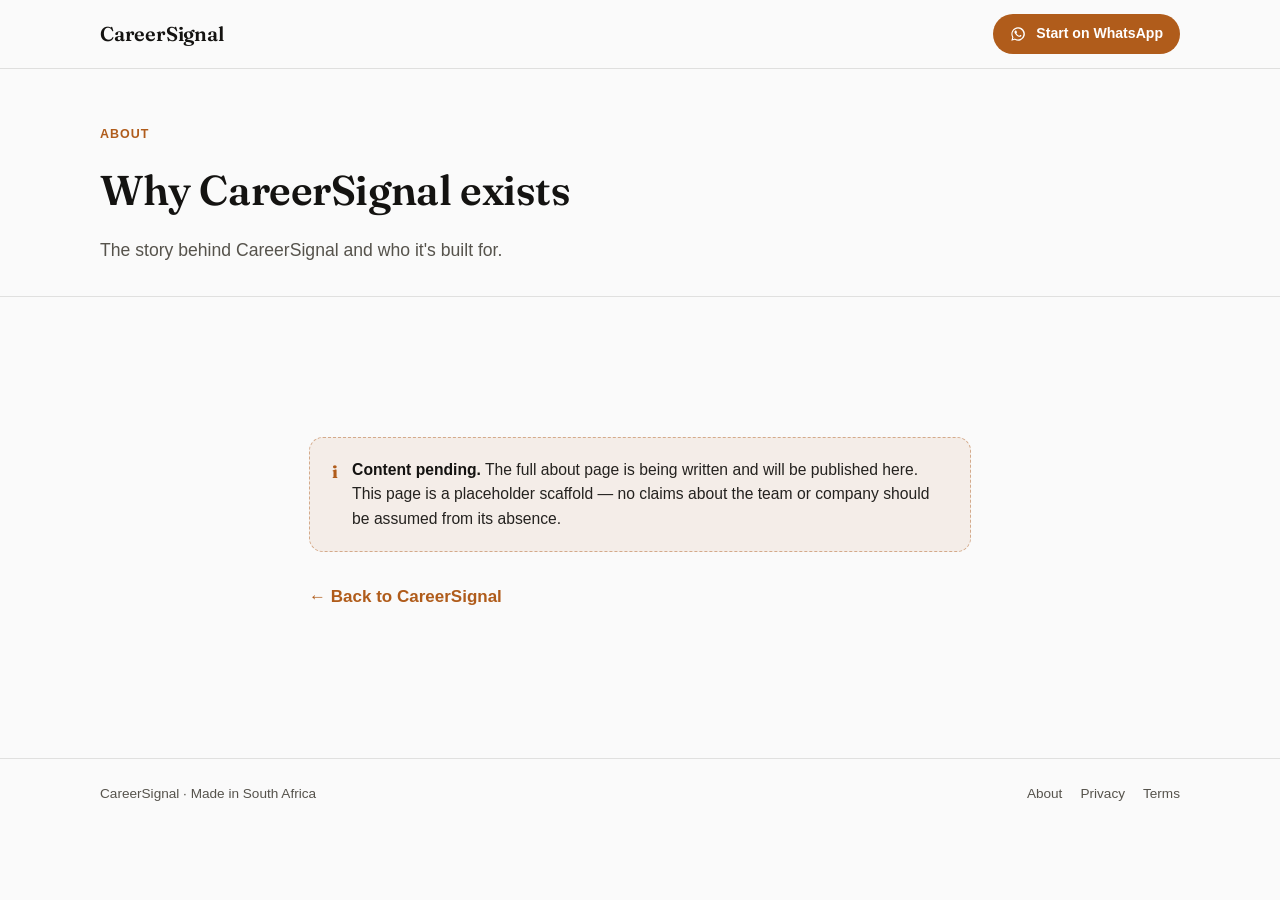
==== about/index.html @ dd1535be "Redesign palette, add legal/about pages, animate chat demo Replace the WhatsApp-green/forest-green p" ====
<!DOCTYPE html>
<html lang="en-ZA">
<head>
<meta charset="UTF-8">
<meta name="viewport" content="width=device-width, initial-scale=1.0">
<title>About — CareerSignal</title>
<meta name="description" content="Who CareerSignal is for and why it exists.">
<meta name="robots" content="noindex">

<link rel="icon" href="/assets/favicon.svg" type="image/svg+xml">

<link rel="preconnect" href="https://fonts.googleapis.com">
<link rel="preconnect" href="https://fonts.gstatic.com" crossorigin>
<link href="https://fonts.googleapis.com/css2?family=Fraunces:opsz,wght@9..144,500;9..144,600;9..144,700&display=swap" rel="stylesheet">

<link rel="stylesheet" href="/styles.css">
</head>
<body>

<a class="skip-link" href="#main">Skip to content</a>

<header class="site-header">
  <div class="wrap header-inner">
    <a href="/" class="logo">CareerSignal</a>
    <!-- WHATSAPP LINK PLACEHOLDER: replace wa.me/PLACEHOLDER with the real WhatsApp number link once registration is complete -->
    <a class="btn btn-whatsapp btn-small" href="https://wa.me/PLACEHOLDER" target="_blank" rel="noopener">
      <span class="wa-icon" aria-hidden="true">
        <svg viewBox="0 0 24 24" width="16" height="16" fill="currentColor"><path d="M17.5 14.4c-.3-.1-1.6-.8-1.9-.9-.3-.1-.4-.1-.6.1-.2.3-.6.9-.8 1-.1.2-.3.2-.6.1-.3-.1-1.2-.4-2.3-1.4-.9-.8-1.4-1.7-1.6-2-.2-.3 0-.5.1-.6.1-.1.3-.3.4-.5.1-.1.2-.3.2-.4.1-.2 0-.3 0-.5s-.6-1.5-.9-2c-.2-.5-.4-.4-.6-.5H8.3c-.2 0-.5.1-.7.3-.2.3-.9.9-.9 2.1 0 1.2.9 2.4 1 2.6.1.2 1.8 2.8 4.4 3.9.6.3 1.1.4 1.5.5.6.2 1.2.2 1.6.1.5-.1 1.6-.6 1.8-1.3.2-.6.2-1.1.2-1.2-.1-.2-.2-.2-.5-.4z"/><path d="M12 2a10 10 0 0 0-8.6 15L2 22l5.2-1.4A10 10 0 1 0 12 2zm0 18.2a8.2 8.2 0 0 1-4.2-1.1l-.3-.2-3.1.8.8-3-.2-.3A8.2 8.2 0 1 1 12 20.2z"/></svg>
      </span>
      Start on WhatsApp
    </a>
  </div>
</header>

<main id="main">
  <section class="page-hero">
    <div class="wrap">
      <p class="eyebrow">About</p>
      <h1>Why CareerSignal exists</h1>
      <p class="hero-sub">The story behind CareerSignal and who it's built for.</p>
    </div>
  </section>

  <section>
    <div class="wrap page-content">
      <div class="pending-notice">
        <span class="pending-icon">i</span>
        <p><strong>Content pending.</strong> The full about page is being written and will be published here. This page is a placeholder scaffold — no claims about the team or company should be assumed from its absence.</p>
      </div>

      <a class="back-home" href="/">&larr; Back to CareerSignal</a>
    </div>
  </section>
</main>

<footer class="site-footer">
  <div class="wrap footer-inner">
    <span>CareerSignal &middot; Made in South Africa</span>
    <nav class="footer-links" aria-label="Legal">
      <a href="/about">About</a>
      <a href="/privacy">Privacy</a>
      <a href="/terms">Terms</a>
    </nav>
  </div>
</footer>

</body>
</html>
---- styles.css ----
/* ---------- Tokens ---------- */
:root {
  --ink: #1a1a1a;
  --ink-soft: #56534c;
  --paper: #fafafa;
  --paper-raised: #ffffff;
  --charcoal: #24221f;
  --charcoal-deep: #141311;
  --rust: #b05c1b;        /* primary brand color — text/buttons on white, ~4.8:1 contrast */
  --rust-deep: #8a4614;   /* hover/active state for rust */
  --rust-light: #d9772e;  /* brighter tint — decorative use only, not for small text */
  --rust-wash: rgba(176, 92, 27, 0.08);
  --line: rgba(36, 34, 31, 0.12);

  --font-display: "Fraunces", Georgia, "Times New Roman", serif;
  --font-body: -apple-system, BlinkMacSystemFont, "Segoe UI", Roboto, "Helvetica Neue", Arial, sans-serif;

  --wrap: 1120px;
  --radius: 14px;
}

/* ---------- Reset ---------- */
*, *::before, *::after { box-sizing: border-box; }
html { -webkit-text-size-adjust: 100%; }
body {
  margin: 0;
  background: var(--paper);
  color: var(--ink);
  font-family: var(--font-body);
  font-size: 17px;
  line-height: 1.55;
  -webkit-font-smoothing: antialiased;
}
img, svg { display: block; max-width: 100%; }
ul { margin: 0; padding: 0; list-style: none; }
h1, h2, h3, p { margin: 0; }
a { color: inherit; }

.wrap {
  max-width: var(--wrap);
  margin: 0 auto;
  padding: 0 20px;
}

/* ---------- Accessibility ---------- */
.skip-link {
  position: absolute;
  left: -9999px;
  top: 0;
  background: var(--charcoal-deep);
  color: var(--paper);
  padding: 12px 18px;
  border-radius: 0 0 8px 0;
  z-index: 100;
  font-weight: 600;
}
.skip-link:focus {
  left: 0;
}
:focus-visible {
  outline: 3px solid var(--rust-light);
  outline-offset: 2px;
}

@media (prefers-reduced-motion: reduce) {
  *, *::before, *::after {
    animation-duration: 0.001ms !important;
    animation-iteration-count: 1 !important;
    transition-duration: 0.001ms !important;
    scroll-behavior: auto !important;
  }
}

/* ---------- Header ---------- */
.site-header {
  position: sticky;
  top: 0;
  z-index: 20;
  background: rgba(250, 250, 250, 0.92);
  backdrop-filter: saturate(140%) blur(6px);
  border-bottom: 1px solid var(--line);
}
.header-inner {
  display: flex;
  align-items: center;
  justify-content: space-between;
  padding-top: 14px;
  padding-bottom: 14px;
}
.logo {
  font-family: var(--font-display);
  font-weight: 600;
  font-size: 1.25rem;
  color: var(--charcoal-deep);
  text-decoration: none;
  letter-spacing: -0.01em;
}

/* ---------- Buttons ---------- */
.btn {
  display: inline-flex;
  align-items: center;
  gap: 10px;
  border-radius: 999px;
  font-weight: 600;
  text-decoration: none;
  border: 1px solid transparent;
  transition: transform 0.12s ease, box-shadow 0.12s ease, background 0.12s ease;
  white-space: nowrap;
}
.btn-whatsapp {
  background: var(--rust);
  color: #ffffff;
}
.btn-whatsapp:hover { background: var(--rust-deep); }
.btn-whatsapp:active { transform: translateY(1px); }
.btn-small {
  padding: 8px 16px;
  font-size: 0.88rem;
}
.btn-large {
  padding: 15px 26px;
  font-size: 1.05rem;
  box-shadow: 0 10px 24px -10px rgba(176, 92, 27, 0.5);
}
.wa-icon { display: inline-flex; }

/* ---------- Hero ---------- */
.hero {
  padding: 64px 0 56px;
  background:
    radial-gradient(700px 380px at 85% -10%, var(--rust-wash), transparent 60%),
    var(--paper);
  border-bottom: 1px solid var(--line);
}
.eyebrow {
  font-weight: 700;
  letter-spacing: 0.08em;
  text-transform: uppercase;
  font-size: 0.78rem;
  color: var(--rust);
  margin-bottom: 14px;
}
.hero h1 {
  font-family: var(--font-display);
  font-weight: 600;
  font-size: clamp(2rem, 6.5vw, 3.1rem);
  line-height: 1.12;
  color: var(--charcoal-deep);
  letter-spacing: -0.01em;
  max-width: 15ch;
}
.hero-sub {
  margin-top: 20px;
  font-size: 1.1rem;
  color: var(--ink-soft);
  max-width: 46ch;
}
.hero-actions {
  margin-top: 32px;
}
.hero-note {
  margin-top: 12px;
  font-size: 0.92rem;
  color: var(--ink-soft);
}
.hero-inner {
  display: flex;
  align-items: center;
  gap: 40px;
}
.hero-copy { flex: 1; min-width: 0; }
.hero-glyph { display: none; flex-shrink: 0; }

@media (min-width: 980px) {
  .hero-glyph { display: block; }
}

/* ---------- Section basics ---------- */
section { padding: 68px 0; }
section h2 {
  font-family: var(--font-display);
  font-weight: 600;
  font-size: clamp(1.6rem, 4vw, 2.1rem);
  color: var(--charcoal-deep);
  letter-spacing: -0.01em;
}
.section-lead {
  margin-top: 10px;
  color: var(--ink-soft);
  font-size: 1.05rem;
  max-width: 50ch;
}

/* ---------- How it works: chat transcript ---------- */
.how { background: var(--paper); }
.chat-transcript {
  margin-top: 36px;
  display: flex;
  justify-content: center;
}
.chat-window {
  width: 100%;
  max-width: 460px;
  background: var(--paper-raised);
  border-radius: 20px;
  overflow: hidden;
  box-shadow: 0 20px 50px -24px rgba(20, 19, 17, 0.28);
  border: 1px solid var(--line);
}
.chat-bar {
  display: flex;
  align-items: center;
  gap: 10px;
  background: var(--charcoal);
  color: var(--paper);
  padding: 12px 16px;
}
.chat-bar-avatar {
  width: 30px;
  height: 30px;
  border-radius: 50%;
  background: var(--rust);
  color: #fff;
  display: flex;
  align-items: center;
  justify-content: center;
  font-size: 0.72rem;
  font-weight: 700;
  flex-shrink: 0;
}
.chat-bar-name { font-weight: 600; font-size: 0.95rem; }

.chat-body {
  padding: 18px 14px 22px;
  background:
    repeating-linear-gradient(135deg, rgba(36,34,31,0.03) 0 2px, transparent 2px 26px),
    #f3f1ee;
  display: flex;
  flex-direction: column;
  gap: 8px;
  max-height: 540px;
  overflow-y: auto;
  scroll-behavior: smooth;
}

.bubble {
  max-width: 82%;
  padding: 9px 12px 18px;
  border-radius: 10px;
  font-size: 0.92rem;
  position: relative;
  box-shadow: 0 1px 1px rgba(0,0,0,0.06);
  transition: opacity 0.3s ease, transform 0.3s ease;
}
.bubble[hidden] { display: none; }
/* Until JS confirms it can drive the animation, every bubble is shown as a
   static transcript — see script.js for the .js class swap. */
.js .bubble {
  opacity: 0;
  transform: translateY(8px);
}
.js .bubble.msg-visible {
  opacity: 1;
  transform: translateY(0);
}
.bubble p { line-height: 1.4; }
.bubble-time {
  position: absolute;
  right: 10px;
  bottom: 6px;
  font-size: 0.66rem;
  color: rgba(0,0,0,0.4);
}
.ticks { color: #4fa8e0; }

.bubble-in {
  align-self: flex-start;
  background: var(--paper-raised);
  border-top-left-radius: 2px;
}
.bubble-out {
  align-self: flex-end;
  background: #f6e7da;
  border-top-right-radius: 2px;
}

.bubble-voice {
  display: flex;
  align-items: center;
  gap: 8px;
  padding: 12px 14px 18px;
  min-width: 170px;
}
.voice-icon { font-size: 1rem; }
.voice-wave {
  flex: 1;
  height: 18px;
  background: repeating-linear-gradient(
    90deg,
    var(--rust),
    var(--rust) 2px,
    transparent 2px 5px
  );
  opacity: 0.8;
  clip-path: polygon(0 40%, 4% 10%, 8% 60%, 12% 20%, 16% 80%, 20% 30%, 24% 70%, 28% 15%, 32% 55%, 36% 25%, 40% 65%, 44% 10%, 48% 75%, 52% 30%, 56% 60%, 60% 20%, 64% 80%, 68% 35%, 72% 55%, 76% 15%, 80% 70%, 84% 25%, 88% 60%, 92% 20%, 96% 45%, 100% 30%, 100% 100%, 0 100%);
}
.voice-time { font-size: 0.75rem; color: var(--ink-soft); }

.bubble-doc {
  display: flex;
  align-items: center;
  gap: 10px;
  padding: 10px 14px 18px;
}
.doc-icon { font-size: 1.4rem; }
.doc-name { font-size: 0.86rem; font-weight: 600; color: var(--ink); }

/* Typing indicator */
.bubble-typing {
  display: flex;
  align-items: center;
  gap: 4px;
  padding: 14px 16px;
}
.typing-dot {
  width: 7px;
  height: 7px;
  border-radius: 50%;
  background: var(--ink-soft);
  opacity: 0.5;
  animation: typing-bounce 1.1s ease-in-out infinite;
}
.typing-dot:nth-child(2) { animation-delay: 0.15s; }
.typing-dot:nth-child(3) { animation-delay: 0.3s; }
@keyframes typing-bounce {
  0%, 60%, 100% { transform: translateY(0); opacity: 0.5; }
  30% { transform: translateY(-4px); opacity: 1; }
}

.step-label {
  align-self: center;
  margin: 6px 0 10px;
  font-size: 0.72rem;
  font-weight: 700;
  letter-spacing: 0.04em;
  text-transform: uppercase;
  color: var(--charcoal);
  background: rgba(36, 34, 31, 0.08);
  padding: 5px 12px;
  border-radius: 999px;
  display: flex;
  align-items: center;
  gap: 6px;
  transition: opacity 0.3s ease;
}
.step-label[hidden] { display: none; }
.js .step-label { opacity: 0; }
.js .step-label.msg-visible { opacity: 1; }
.step-label span {
  background: var(--charcoal);
  color: var(--paper);
  width: 16px;
  height: 16px;
  border-radius: 50%;
  display: inline-flex;
  align-items: center;
  justify-content: center;
  font-size: 0.62rem;
}

/* ---------- Why different ---------- */
.why { background: var(--charcoal); color: var(--paper); }
.why h2 { color: var(--paper); }
.why .section-lead { color: rgba(250, 250, 250, 0.72); }

.fact-sheet {
  margin-top: 36px;
  display: grid;
  grid-template-columns: repeat(2, 1fr);
  gap: 1px;
  background: rgba(250, 250, 250, 0.16);
  border: 1px solid rgba(250, 250, 250, 0.16);
  border-radius: var(--radius);
  overflow: hidden;
}
.fact {
  background: var(--charcoal);
  padding: 26px 24px;
}
.fact h3 {
  font-family: var(--font-display);
  font-weight: 600;
  font-size: 1.15rem;
  color: var(--rust-light);
  margin-bottom: 8px;
}
.fact p {
  color: rgba(250, 250, 250, 0.84);
  font-size: 0.98rem;
}

/* ---------- Pricing ---------- */
.pricing { background: var(--paper); }
.price-list {
  margin-top: 32px;
  border-top: 1px solid var(--line);
}
.price-row {
  display: flex;
  align-items: baseline;
  justify-content: space-between;
  gap: 20px;
  padding: 22px 0;
  border-bottom: 1px solid var(--line);
}
.price-name { display: flex; flex-direction: column; gap: 4px; }
.price-tier {
  font-family: var(--font-display);
  font-weight: 600;
  font-size: 1.2rem;
  color: var(--charcoal-deep);
}
.price-desc {
  color: var(--ink-soft);
  font-size: 0.95rem;
  max-width: 46ch;
}
.price-amount {
  font-family: var(--font-display);
  font-weight: 700;
  font-size: 1.5rem;
  color: var(--rust);
  flex-shrink: 0;
}
.price-note {
  margin-top: 20px;
  color: var(--ink-soft);
  font-size: 0.95rem;
}

/* ---------- Closing CTA ---------- */
.closing {
  background:
    radial-gradient(600px 320px at 15% 110%, var(--rust-wash), transparent 60%),
    var(--paper);
  text-align: center;
  border-top: 1px solid var(--line);
}
.closing-inner {
  display: flex;
  flex-direction: column;
  align-items: center;
  gap: 14px;
  max-width: 46ch;
}
.closing h2 { color: var(--charcoal-deep); }
.closing p { color: var(--ink-soft); font-size: 1.05rem; }
.closing .btn { margin-top: 10px; }

/* ---------- Footer ---------- */
.site-footer {
  border-top: 1px solid var(--line);
  padding: 24px 0 40px;
}
.footer-inner {
  display: flex;
  flex-wrap: wrap;
  align-items: center;
  justify-content: space-between;
  gap: 12px;
  color: var(--ink-soft);
  font-size: 0.85rem;
}
.footer-links {
  display: flex;
  gap: 18px;
  flex-wrap: wrap;
}
.footer-links a {
  color: var(--ink-soft);
  text-decoration: none;
}
.footer-links a:hover {
  color: var(--rust);
  text-decoration: underline;
}

/* ---------- Simple content pages (privacy / terms / about) ---------- */
.page-hero {
  padding: 56px 0 32px;
  border-bottom: 1px solid var(--line);
}
.page-hero .eyebrow { color: var(--rust); }
.page-hero h1 {
  font-family: var(--font-display);
  font-weight: 600;
  font-size: clamp(1.9rem, 5vw, 2.6rem);
  color: var(--charcoal-deep);
  letter-spacing: -0.01em;
  max-width: 20ch;
}
.page-hero .hero-sub { margin-top: 14px; }

.page-content {
  padding: 48px 0 80px;
  max-width: 70ch;
}
.page-content p + p { margin-top: 16px; }
.page-content p {
  color: var(--ink-soft);
  font-size: 1.02rem;
}

.pending-notice {
  margin-top: 24px;
  border: 1px dashed rgba(176, 92, 27, 0.45);
  background: var(--rust-wash);
  border-radius: var(--radius);
  padding: 20px 22px;
  display: flex;
  gap: 14px;
  align-items: flex-start;
}
.pending-notice .pending-icon {
  font-family: var(--font-display);
  font-weight: 700;
  font-size: 1.1rem;
  color: var(--rust);
  flex-shrink: 0;
}
.pending-notice p {
  color: var(--charcoal);
  font-size: 0.98rem;
  margin: 0;
}
.pending-notice strong { color: var(--charcoal-deep); }

.back-home {
  display: inline-block;
  margin-top: 32px;
  font-weight: 600;
  color: var(--rust);
  text-decoration: none;
}
.back-home:hover { text-decoration: underline; }

/* ---------- Responsive ---------- */
@media (max-width: 640px) {
  .fact-sheet { grid-template-columns: 1fr; }
  .price-row { flex-direction: column; align-items: flex-start; gap: 6px; }
  .chat-window { max-width: 100%; }
  .chat-body { max-height: 60vh; }
}

@media (max-width: 380px) {
  .btn-small { padding: 8px 12px; font-size: 0.8rem; }
  .logo { font-size: 1.1rem; }
}
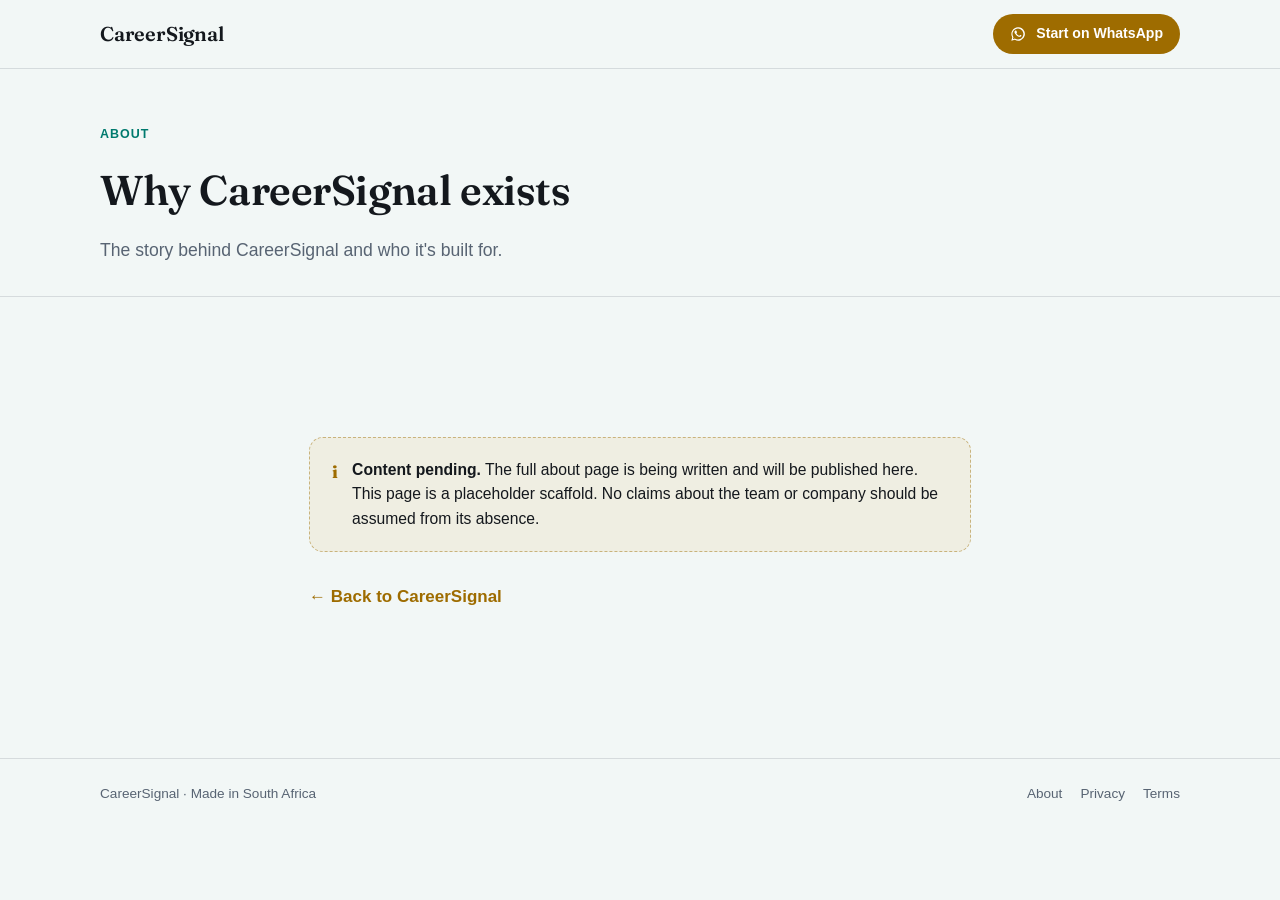
==== commit b0a07ab1: "Adopt STRAATSAFE palette, fix preview mockup, sweep dashes Replace the rust/charcoal palette with he" ====
--- a/about/index.html
+++ b/about/index.html
@@ -3,7 +3,7 @@
 <head>
 <meta charset="UTF-8">
 <meta name="viewport" content="width=device-width, initial-scale=1.0">
-<title>About — CareerSignal</title>
+<title>About | CareerSignal</title>
 <meta name="description" content="Who CareerSignal is for and why it exists.">
 <meta name="robots" content="noindex">
 
@@ -45,7 +45,7 @@
     <div class="wrap page-content">
       <div class="pending-notice">
         <span class="pending-icon">i</span>
-        <p><strong>Content pending.</strong> The full about page is being written and will be published here. This page is a placeholder scaffold — no claims about the team or company should be assumed from its absence.</p>
+        <p><strong>Content pending.</strong> The full about page is being written and will be published here. This page is a placeholder scaffold. No claims about the team or company should be assumed from its absence.</p>
       </div>
 
       <a class="back-home" href="/">&larr; Back to CareerSignal</a>
--- a/styles.css
+++ b/styles.css
@@ -1,16 +1,16 @@
 /* ---------- Tokens ---------- */
 :root {
-  --ink: #1a1a1a;
-  --ink-soft: #56534c;
-  --paper: #fafafa;
+  --ink: #14181d;
+  --ink-soft: #586473;
+  --paper: #f2f7f6;
   --paper-raised: #ffffff;
-  --charcoal: #24221f;
-  --charcoal-deep: #141311;
-  --rust: #b05c1b;        /* primary brand color — text/buttons on white, ~4.8:1 contrast */
-  --rust-deep: #8a4614;   /* hover/active state for rust */
-  --rust-light: #d9772e;  /* brighter tint — decorative use only, not for small text */
-  --rust-wash: rgba(176, 92, 27, 0.08);
-  --line: rgba(36, 34, 31, 0.12);
+  --navy: #0a1628;         /* dark panels/boxes, sampled from STRAATSAFE deck */
+  --teal: #007a6e;         /* stat numbers, eyebrow labels, sampled from deck */
+  --gold: #c98a00;         /* primary accent, sampled from deck. On dark navy only, ~2.9:1 on light bg */
+  --gold-deep: #9e6c00;    /* hue-locked darken of --gold for AA on light bg, ~4.6:1 */
+  --gold-deep-hover: #7f5700;
+  --gold-wash: rgba(201, 138, 0, 0.08);
+  --line: rgba(10, 22, 40, 0.12);
 
   --font-display: "Fraunces", Georgia, "Times New Roman", serif;
   --font-body: -apple-system, BlinkMacSystemFont, "Segoe UI", Roboto, "Helvetica Neue", Arial, sans-serif;
@@ -47,7 +47,7 @@
   position: absolute;
   left: -9999px;
   top: 0;
-  background: var(--charcoal-deep);
+  background: var(--ink);
   color: var(--paper);
   padding: 12px 18px;
   border-radius: 0 0 8px 0;
@@ -58,7 +58,7 @@
   left: 0;
 }
 :focus-visible {
-  outline: 3px solid var(--rust-light);
+  outline: 3px solid var(--gold-deep);
   outline-offset: 2px;
 }
 
@@ -76,7 +76,7 @@
   position: sticky;
   top: 0;
   z-index: 20;
-  background: rgba(250, 250, 250, 0.92);
+  background: rgba(242, 247, 246, 0.92);
   backdrop-filter: saturate(140%) blur(6px);
   border-bottom: 1px solid var(--line);
 }
@@ -91,7 +91,7 @@
   font-family: var(--font-display);
   font-weight: 600;
   font-size: 1.25rem;
-  color: var(--charcoal-deep);
+  color: var(--ink);
   text-decoration: none;
   letter-spacing: -0.01em;
 }
@@ -109,10 +109,10 @@
   white-space: nowrap;
 }
 .btn-whatsapp {
-  background: var(--rust);
+  background: var(--gold-deep);
   color: #ffffff;
 }
-.btn-whatsapp:hover { background: var(--rust-deep); }
+.btn-whatsapp:hover { background: var(--gold-deep-hover); }
 .btn-whatsapp:active { transform: translateY(1px); }
 .btn-small {
   padding: 8px 16px;
@@ -121,7 +121,7 @@
 .btn-large {
   padding: 15px 26px;
   font-size: 1.05rem;
-  box-shadow: 0 10px 24px -10px rgba(176, 92, 27, 0.5);
+  box-shadow: 0 10px 24px -10px rgba(158, 108, 0, 0.5);
 }
 .wa-icon { display: inline-flex; }
 
@@ -129,7 +129,7 @@
 .hero {
   padding: 64px 0 56px;
   background:
-    radial-gradient(700px 380px at 85% -10%, var(--rust-wash), transparent 60%),
+    radial-gradient(700px 380px at 85% -10%, var(--gold-wash), transparent 60%),
     var(--paper);
   border-bottom: 1px solid var(--line);
 }
@@ -138,7 +138,7 @@
   letter-spacing: 0.08em;
   text-transform: uppercase;
   font-size: 0.78rem;
-  color: var(--rust);
+  color: var(--teal);
   margin-bottom: 14px;
 }
 .hero h1 {
@@ -146,7 +146,7 @@
   font-weight: 600;
   font-size: clamp(2rem, 6.5vw, 3.1rem);
   line-height: 1.12;
-  color: var(--charcoal-deep);
+  color: var(--ink);
   letter-spacing: -0.01em;
   max-width: 15ch;
 }
@@ -182,7 +182,7 @@
   font-family: var(--font-display);
   font-weight: 600;
   font-size: clamp(1.6rem, 4vw, 2.1rem);
-  color: var(--charcoal-deep);
+  color: var(--ink);
   letter-spacing: -0.01em;
 }
 .section-lead {
@@ -205,14 +205,14 @@
   background: var(--paper-raised);
   border-radius: 20px;
   overflow: hidden;
-  box-shadow: 0 20px 50px -24px rgba(20, 19, 17, 0.28);
+  box-shadow: 0 20px 50px -24px rgba(10, 22, 40, 0.28);
   border: 1px solid var(--line);
 }
 .chat-bar {
   display: flex;
   align-items: center;
   gap: 10px;
-  background: var(--charcoal);
+  background: var(--navy);
   color: var(--paper);
   padding: 12px 16px;
 }
@@ -220,7 +220,7 @@
   width: 30px;
   height: 30px;
   border-radius: 50%;
-  background: var(--rust);
+  background: var(--gold-deep);
   color: #fff;
   display: flex;
   align-items: center;
@@ -234,8 +234,8 @@
 .chat-body {
   padding: 18px 14px 22px;
   background:
-    repeating-linear-gradient(135deg, rgba(36,34,31,0.03) 0 2px, transparent 2px 26px),
-    #f3f1ee;
+    repeating-linear-gradient(135deg, rgba(10,22,40,0.03) 0 2px, transparent 2px 26px),
+    #eff2f1;
   display: flex;
   flex-direction: column;
   gap: 8px;
@@ -255,7 +255,7 @@
 }
 .bubble[hidden] { display: none; }
 /* Until JS confirms it can drive the animation, every bubble is shown as a
-   static transcript — see script.js for the .js class swap. */
+   static transcript. See script.js for the .js class swap. */
 .js .bubble {
   opacity: 0;
   transform: translateY(8px);
@@ -281,7 +281,7 @@
 }
 .bubble-out {
   align-self: flex-end;
-  background: #f6e7da;
+  background: #f8f1e0;
   border-top-right-radius: 2px;
 }
 
@@ -298,8 +298,8 @@
   height: 18px;
   background: repeating-linear-gradient(
     90deg,
-    var(--rust),
-    var(--rust) 2px,
+    var(--gold-deep),
+    var(--gold-deep) 2px,
     transparent 2px 5px
   );
   opacity: 0.8;
@@ -345,8 +345,8 @@
   font-weight: 700;
   letter-spacing: 0.04em;
   text-transform: uppercase;
-  color: var(--charcoal);
-  background: rgba(36, 34, 31, 0.08);
+  color: var(--navy);
+  background: rgba(10, 22, 40, 0.08);
   padding: 5px 12px;
   border-radius: 999px;
   display: flex;
@@ -358,7 +358,7 @@
 .js .step-label { opacity: 0; }
 .js .step-label.msg-visible { opacity: 1; }
 .step-label span {
-  background: var(--charcoal);
+  background: var(--navy);
   color: var(--paper);
   width: 16px;
   height: 16px;
@@ -370,33 +370,33 @@
 }
 
 /* ---------- Why different ---------- */
-.why { background: var(--charcoal); color: var(--paper); }
+.why { background: var(--navy); color: var(--paper); }
 .why h2 { color: var(--paper); }
-.why .section-lead { color: rgba(250, 250, 250, 0.72); }
+.why .section-lead { color: rgba(242, 247, 246, 0.72); }
 
 .fact-sheet {
   margin-top: 36px;
   display: grid;
   grid-template-columns: repeat(2, 1fr);
   gap: 1px;
-  background: rgba(250, 250, 250, 0.16);
-  border: 1px solid rgba(250, 250, 250, 0.16);
+  background: rgba(242, 247, 246, 0.16);
+  border: 1px solid rgba(242, 247, 246, 0.16);
   border-radius: var(--radius);
   overflow: hidden;
 }
 .fact {
-  background: var(--charcoal);
+  background: var(--navy);
   padding: 26px 24px;
 }
 .fact h3 {
   font-family: var(--font-display);
   font-weight: 600;
   font-size: 1.15rem;
-  color: var(--rust-light);
+  color: var(--gold);
   margin-bottom: 8px;
 }
 .fact p {
-  color: rgba(250, 250, 250, 0.84);
+  color: rgba(242, 247, 246, 0.84);
   font-size: 0.98rem;
 }
 
@@ -419,7 +419,7 @@
   font-family: var(--font-display);
   font-weight: 600;
   font-size: 1.2rem;
-  color: var(--charcoal-deep);
+  color: var(--ink);
 }
 .price-desc {
   color: var(--ink-soft);
@@ -430,7 +430,7 @@
   font-family: var(--font-display);
   font-weight: 700;
   font-size: 1.5rem;
-  color: var(--rust);
+  color: var(--teal);
   flex-shrink: 0;
 }
 .price-note {
@@ -442,7 +442,7 @@
 /* ---------- Closing CTA ---------- */
 .closing {
   background:
-    radial-gradient(600px 320px at 15% 110%, var(--rust-wash), transparent 60%),
+    radial-gradient(600px 320px at 15% 110%, var(--gold-wash), transparent 60%),
     var(--paper);
   text-align: center;
   border-top: 1px solid var(--line);
@@ -454,7 +454,7 @@
   gap: 14px;
   max-width: 46ch;
 }
-.closing h2 { color: var(--charcoal-deep); }
+.closing h2 { color: var(--ink); }
 .closing p { color: var(--ink-soft); font-size: 1.05rem; }
 .closing .btn { margin-top: 10px; }
 
@@ -482,7 +482,7 @@
   text-decoration: none;
 }
 .footer-links a:hover {
-  color: var(--rust);
+  color: var(--gold-deep);
   text-decoration: underline;
 }
 
@@ -491,12 +491,12 @@
   padding: 56px 0 32px;
   border-bottom: 1px solid var(--line);
 }
-.page-hero .eyebrow { color: var(--rust); }
+.page-hero .eyebrow { color: var(--teal); }
 .page-hero h1 {
   font-family: var(--font-display);
   font-weight: 600;
   font-size: clamp(1.9rem, 5vw, 2.6rem);
-  color: var(--charcoal-deep);
+  color: var(--ink);
   letter-spacing: -0.01em;
   max-width: 20ch;
 }
@@ -514,8 +514,8 @@
 
 .pending-notice {
   margin-top: 24px;
-  border: 1px dashed rgba(176, 92, 27, 0.45);
-  background: var(--rust-wash);
+  border: 1px dashed rgba(158, 108, 0, 0.45);
+  background: var(--gold-wash);
   border-radius: var(--radius);
   padding: 20px 22px;
   display: flex;
@@ -526,21 +526,21 @@
   font-family: var(--font-display);
   font-weight: 700;
   font-size: 1.1rem;
-  color: var(--rust);
+  color: var(--gold-deep);
   flex-shrink: 0;
 }
 .pending-notice p {
-  color: var(--charcoal);
+  color: var(--ink);
   font-size: 0.98rem;
   margin: 0;
 }
-.pending-notice strong { color: var(--charcoal-deep); }
+.pending-notice strong { color: var(--ink); }
 
 .back-home {
   display: inline-block;
   margin-top: 32px;
   font-weight: 600;
-  color: var(--rust);
+  color: var(--gold-deep);
   text-decoration: none;
 }
 .back-home:hover { text-decoration: underline; }
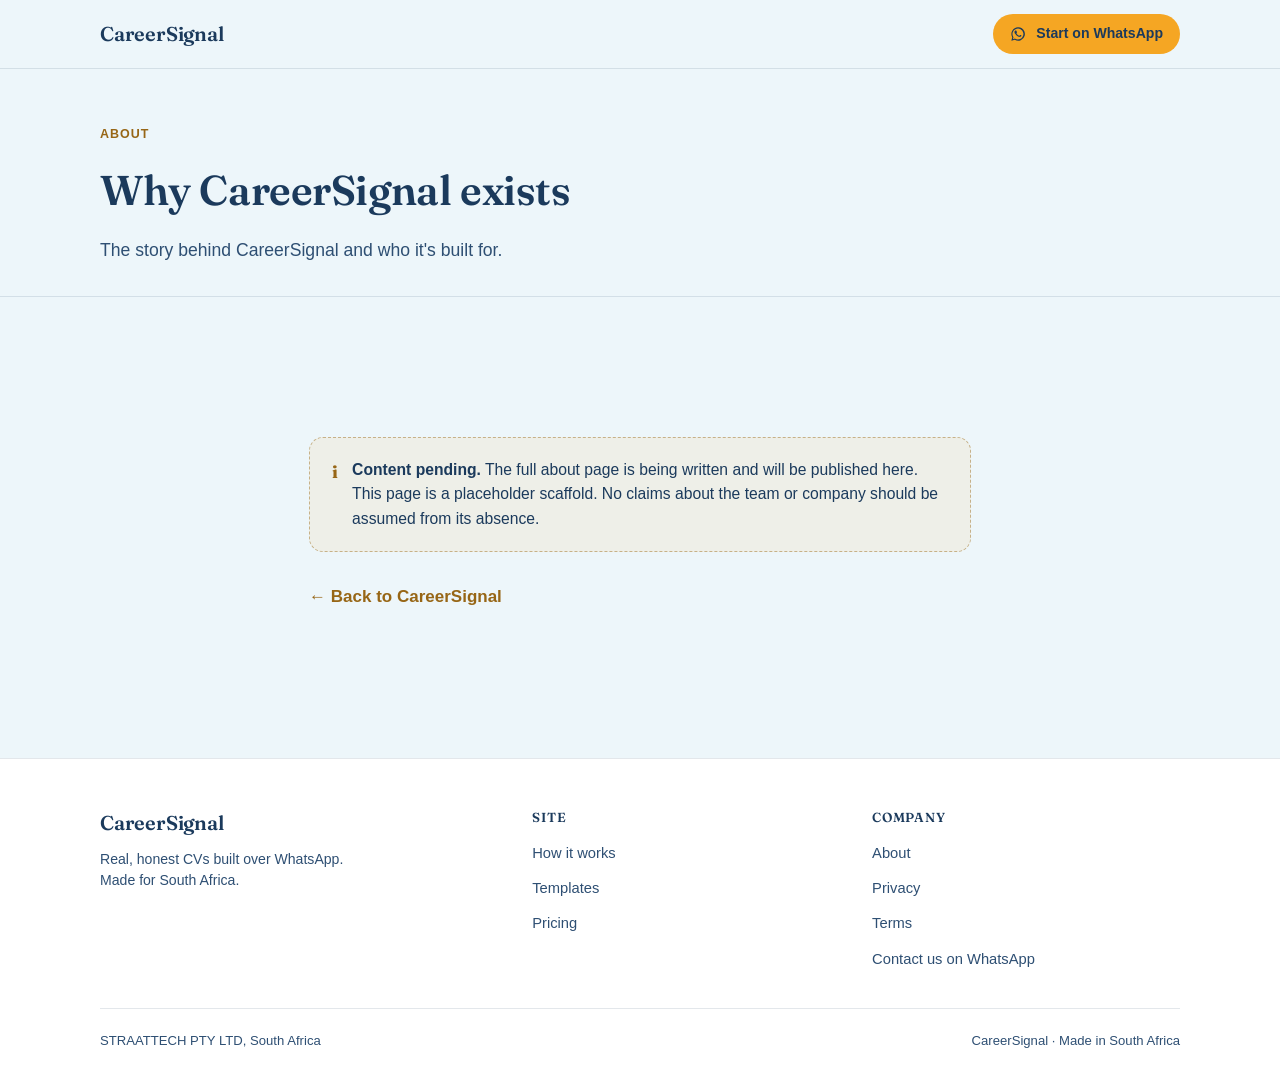
==== commit 744fac28: "Switch to navy/gold palette, add template gallery, richer sections Color system: navy primary (#1B3A" ====
--- a/about/index.html
+++ b/about/index.html
@@ -54,13 +54,35 @@
 </main>
 
 <footer class="site-footer">
-  <div class="wrap footer-inner">
-    <span>CareerSignal &middot; Made in South Africa</span>
-    <nav class="footer-links" aria-label="Legal">
-      <a href="/about">About</a>
-      <a href="/privacy">Privacy</a>
-      <a href="/terms">Terms</a>
-    </nav>
+  <div class="wrap">
+    <div class="footer-grid">
+      <div class="footer-brand">
+        <a href="/" class="logo">CareerSignal</a>
+        <p>Real, honest CVs built over WhatsApp. Made for South Africa.</p>
+      </div>
+      <div class="footer-col">
+        <h4>Site</h4>
+        <ul>
+          <li><a href="/#how-it-works">How it works</a></li>
+          <li><a href="/#templates">Templates</a></li>
+          <li><a href="/#pricing">Pricing</a></li>
+        </ul>
+      </div>
+      <div class="footer-col">
+        <h4>Company</h4>
+        <ul>
+          <li><a href="/about">About</a></li>
+          <li><a href="/privacy">Privacy</a></li>
+          <li><a href="/terms">Terms</a></li>
+          <!-- WHATSAPP LINK PLACEHOLDER: replace wa.me/PLACEHOLDER with the real WhatsApp number link once registration is complete -->
+          <li><a href="https://wa.me/PLACEHOLDER" target="_blank" rel="noopener">Contact us on WhatsApp</a></li>
+        </ul>
+      </div>
+    </div>
+    <div class="footer-bottom">
+      <span>STRAATTECH PTY LTD, South Africa</span>
+      <span>CareerSignal &middot; Made in South Africa</span>
+    </div>
   </div>
 </footer>
 
--- a/styles.css
+++ b/styles.css
@@ -1,16 +1,15 @@
 /* ---------- Tokens ---------- */
 :root {
-  --ink: #14181d;
-  --ink-soft: #586473;
-  --paper: #f2f7f6;
+  --ink: #1b3a5c;          /* deep navy: headings, primary text, nav, dark panels */
+  --ink-soft: #2e4f73;     /* muted secondary text, derived tint of --ink */
+  --paper: #edf6fa;
   --paper-raised: #ffffff;
-  --navy: #0a1628;         /* dark panels/boxes, sampled from STRAATSAFE deck */
-  --teal: #007a6e;         /* stat numbers, eyebrow labels, sampled from deck */
-  --gold: #c98a00;         /* primary accent, sampled from deck. On dark navy only, ~2.9:1 on light bg */
-  --gold-deep: #9e6c00;    /* hue-locked darken of --gold for AA on light bg, ~4.6:1 */
-  --gold-deep-hover: #7f5700;
-  --gold-wash: rgba(201, 138, 0, 0.08);
-  --line: rgba(10, 22, 40, 0.12);
+  --panel-dark: #1b3a5c;   /* dark section/box backgrounds, same navy as --ink */
+  --gold: #f5a623;         /* bright accent: CTA buttons (with navy text), headings on dark navy */
+  --gold-deep: #976616;    /* hue-locked darken of --gold for AA text on light bg, ~4.5-5:1 */
+  --gold-hover: #e19820;
+  --gold-wash: rgba(245, 166, 35, 0.08);
+  --line: rgba(27, 58, 92, 0.12);
 
   --font-display: "Fraunces", Georgia, "Times New Roman", serif;
   --font-body: -apple-system, BlinkMacSystemFont, "Segoe UI", Roboto, "Helvetica Neue", Arial, sans-serif;
@@ -33,7 +32,7 @@
 }
 img, svg { display: block; max-width: 100%; }
 ul { margin: 0; padding: 0; list-style: none; }
-h1, h2, h3, p { margin: 0; }
+h1, h2, h3, h4, p { margin: 0; }
 a { color: inherit; }
 
 .wrap {
@@ -71,12 +70,19 @@
   }
 }
 
+html {
+  scroll-behavior: smooth;
+}
+section[id] {
+  scroll-margin-top: 76px;
+}
+
 /* ---------- Header ---------- */
 .site-header {
   position: sticky;
   top: 0;
   z-index: 20;
-  background: rgba(242, 247, 246, 0.92);
+  background: rgba(237, 246, 250, 0.92);
   backdrop-filter: saturate(140%) blur(6px);
   border-bottom: 1px solid var(--line);
 }
@@ -84,6 +90,7 @@
   display: flex;
   align-items: center;
   justify-content: space-between;
+  gap: 20px;
   padding-top: 14px;
   padding-bottom: 14px;
 }
@@ -94,6 +101,23 @@
   color: var(--ink);
   text-decoration: none;
   letter-spacing: -0.01em;
+  flex-shrink: 0;
+}
+.site-nav {
+  display: none;
+  gap: 28px;
+  align-items: center;
+}
+.site-nav a {
+  color: var(--ink);
+  text-decoration: none;
+  font-weight: 600;
+  font-size: 0.92rem;
+}
+.site-nav a:hover { color: var(--gold-deep); }
+
+@media (min-width: 760px) {
+  .site-nav { display: flex; }
 }
 
 /* ---------- Buttons ---------- */
@@ -109,10 +133,10 @@
   white-space: nowrap;
 }
 .btn-whatsapp {
-  background: var(--gold-deep);
-  color: #ffffff;
-}
-.btn-whatsapp:hover { background: var(--gold-deep-hover); }
+  background: var(--gold);
+  color: var(--ink);
+}
+.btn-whatsapp:hover { background: var(--gold-hover); }
 .btn-whatsapp:active { transform: translateY(1px); }
 .btn-small {
   padding: 8px 16px;
@@ -121,7 +145,7 @@
 .btn-large {
   padding: 15px 26px;
   font-size: 1.05rem;
-  box-shadow: 0 10px 24px -10px rgba(158, 108, 0, 0.5);
+  box-shadow: 0 10px 24px -10px rgba(245, 166, 35, 0.55);
 }
 .wa-icon { display: inline-flex; }
 
@@ -138,7 +162,7 @@
   letter-spacing: 0.08em;
   text-transform: uppercase;
   font-size: 0.78rem;
-  color: var(--teal);
+  color: var(--gold-deep);
   margin-bottom: 14px;
 }
 .hero h1 {
@@ -192,10 +216,65 @@
   max-width: 50ch;
 }
 
+/* ---------- How it works: numbered step visual ---------- */
+.how { background: var(--paper); }
+.steps {
+  margin-top: 36px;
+  display: grid;
+  grid-template-columns: repeat(2, 1fr);
+  gap: 22px 20px;
+}
+@media (min-width: 760px) {
+  .steps { grid-template-columns: repeat(4, 1fr); }
+}
+.step {
+  display: flex;
+  flex-direction: column;
+  align-items: flex-start;
+  gap: 10px;
+}
+.step-icon {
+  position: relative;
+  width: 46px;
+  height: 46px;
+  border-radius: 50%;
+  background: var(--paper-raised);
+  border: 1px solid var(--line);
+  display: flex;
+  align-items: center;
+  justify-content: center;
+  color: var(--gold-deep);
+}
+.step-icon svg { width: 22px; height: 22px; }
+.step-num {
+  position: absolute;
+  top: -6px;
+  right: -6px;
+  width: 19px;
+  height: 19px;
+  border-radius: 50%;
+  background: var(--ink);
+  color: var(--paper);
+  font-size: 0.64rem;
+  font-weight: 700;
+  display: flex;
+  align-items: center;
+  justify-content: center;
+}
+.step h3 {
+  font-family: var(--font-display);
+  font-weight: 600;
+  font-size: 1rem;
+  color: var(--ink);
+}
+.step p {
+  color: var(--ink-soft);
+  font-size: 0.88rem;
+}
+
 /* ---------- How it works: chat transcript ---------- */
-.how { background: var(--paper); }
 .chat-transcript {
-  margin-top: 36px;
+  margin-top: 44px;
   display: flex;
   justify-content: center;
 }
@@ -205,14 +284,14 @@
   background: var(--paper-raised);
   border-radius: 20px;
   overflow: hidden;
-  box-shadow: 0 20px 50px -24px rgba(10, 22, 40, 0.28);
+  box-shadow: 0 20px 50px -24px rgba(27, 58, 92, 0.28);
   border: 1px solid var(--line);
 }
 .chat-bar {
   display: flex;
   align-items: center;
   gap: 10px;
-  background: var(--navy);
+  background: var(--panel-dark);
   color: var(--paper);
   padding: 12px 16px;
 }
@@ -220,8 +299,8 @@
   width: 30px;
   height: 30px;
   border-radius: 50%;
-  background: var(--gold-deep);
-  color: #fff;
+  background: var(--gold);
+  color: var(--ink);
   display: flex;
   align-items: center;
   justify-content: center;
@@ -234,8 +313,8 @@
 .chat-body {
   padding: 18px 14px 22px;
   background:
-    repeating-linear-gradient(135deg, rgba(10,22,40,0.03) 0 2px, transparent 2px 26px),
-    #eff2f1;
+    repeating-linear-gradient(135deg, rgba(27,58,92,0.03) 0 2px, transparent 2px 26px),
+    #e9eef3;
   display: flex;
   flex-direction: column;
   gap: 8px;
@@ -281,7 +360,7 @@
 }
 .bubble-out {
   align-self: flex-end;
-  background: #f8f1e0;
+  background: #faf4e5;
   border-top-right-radius: 2px;
 }
 
@@ -345,8 +424,8 @@
   font-weight: 700;
   letter-spacing: 0.04em;
   text-transform: uppercase;
-  color: var(--navy);
-  background: rgba(10, 22, 40, 0.08);
+  color: var(--panel-dark);
+  background: rgba(27, 58, 92, 0.08);
   padding: 5px 12px;
   border-radius: 999px;
   display: flex;
@@ -358,7 +437,7 @@
 .js .step-label { opacity: 0; }
 .js .step-label.msg-visible { opacity: 1; }
 .step-label span {
-  background: var(--navy);
+  background: var(--panel-dark);
   color: var(--paper);
   width: 16px;
   height: 16px;
@@ -369,23 +448,69 @@
   font-size: 0.62rem;
 }
 
+/* ---------- Template gallery ---------- */
+.templates { background: var(--paper-raised); }
+.template-groups {
+  margin-top: 36px;
+  display: flex;
+  flex-direction: column;
+  gap: 40px;
+}
+.template-group-head {
+  display: flex;
+  align-items: baseline;
+  justify-content: space-between;
+  gap: 12px;
+  margin-bottom: 14px;
+  flex-wrap: wrap;
+}
+.template-group-head h3 {
+  font-family: var(--font-display);
+  font-weight: 600;
+  font-size: 1.15rem;
+  color: var(--ink);
+}
+.template-count {
+  font-size: 0.8rem;
+  font-weight: 700;
+  color: var(--gold-deep);
+  text-transform: uppercase;
+  letter-spacing: 0.05em;
+}
+.template-card {
+  border: 1px solid var(--line);
+  border-radius: var(--radius);
+  overflow: hidden;
+  background: var(--paper);
+}
+.template-card img {
+  width: 100%;
+  height: auto;
+  display: block;
+}
+.templates-note {
+  margin-top: 28px;
+  color: var(--ink-soft);
+  font-size: 0.92rem;
+}
+
 /* ---------- Why different ---------- */
-.why { background: var(--navy); color: var(--paper); }
+.why { background: var(--panel-dark); color: var(--paper); }
 .why h2 { color: var(--paper); }
-.why .section-lead { color: rgba(242, 247, 246, 0.72); }
+.why .section-lead { color: rgba(237, 246, 250, 0.72); }
 
 .fact-sheet {
   margin-top: 36px;
   display: grid;
   grid-template-columns: repeat(2, 1fr);
   gap: 1px;
-  background: rgba(242, 247, 246, 0.16);
-  border: 1px solid rgba(242, 247, 246, 0.16);
+  background: rgba(237, 246, 250, 0.16);
+  border: 1px solid rgba(237, 246, 250, 0.16);
   border-radius: var(--radius);
   overflow: hidden;
 }
 .fact {
-  background: var(--navy);
+  background: var(--panel-dark);
   padding: 26px 24px;
 }
 .fact h3 {
@@ -396,45 +521,72 @@
   margin-bottom: 8px;
 }
 .fact p {
-  color: rgba(242, 247, 246, 0.84);
+  color: rgba(237, 246, 250, 0.84);
   font-size: 0.98rem;
 }
 
 /* ---------- Pricing ---------- */
 .pricing { background: var(--paper); }
-.price-list {
+.price-cards {
   margin-top: 32px;
-  border-top: 1px solid var(--line);
-}
-.price-row {
+  display: grid;
+  grid-template-columns: repeat(auto-fit, minmax(250px, 1fr));
+  gap: 20px;
+}
+.price-card {
+  border: 1px solid var(--line);
+  border-radius: var(--radius);
+  background: var(--paper-raised);
+  padding: 26px 24px;
+  display: flex;
+  flex-direction: column;
+  gap: 14px;
+}
+.price-card-head {
   display: flex;
   align-items: baseline;
   justify-content: space-between;
-  gap: 20px;
-  padding: 22px 0;
-  border-bottom: 1px solid var(--line);
-}
-.price-name { display: flex; flex-direction: column; gap: 4px; }
+  gap: 10px;
+}
 .price-tier {
   font-family: var(--font-display);
   font-weight: 600;
-  font-size: 1.2rem;
-  color: var(--ink);
+  font-size: 1.25rem;
+  color: var(--ink);
+}
+.price-amount {
+  font-family: var(--font-display);
+  font-weight: 700;
+  font-size: 1.6rem;
+  color: var(--gold-deep);
+  flex-shrink: 0;
 }
 .price-desc {
   color: var(--ink-soft);
   font-size: 0.95rem;
-  max-width: 46ch;
-}
-.price-amount {
-  font-family: var(--font-display);
+}
+.price-features {
+  display: flex;
+  flex-direction: column;
+  gap: 9px;
+  margin-top: 2px;
+}
+.price-features li {
+  display: flex;
+  gap: 9px;
+  align-items: flex-start;
+  font-size: 0.92rem;
+  color: var(--ink-soft);
+  line-height: 1.4;
+}
+.price-features li::before {
+  content: "\2713";
+  color: var(--gold-deep);
   font-weight: 700;
-  font-size: 1.5rem;
-  color: var(--teal);
   flex-shrink: 0;
 }
 .price-note {
-  margin-top: 20px;
+  margin-top: 24px;
   color: var(--ink-soft);
   font-size: 0.95rem;
 }
@@ -461,29 +613,57 @@
 /* ---------- Footer ---------- */
 .site-footer {
   border-top: 1px solid var(--line);
-  padding: 24px 0 40px;
-}
-.footer-inner {
-  display: flex;
-  flex-wrap: wrap;
-  align-items: center;
-  justify-content: space-between;
-  gap: 12px;
-  color: var(--ink-soft);
-  font-size: 0.85rem;
-}
-.footer-links {
-  display: flex;
-  gap: 18px;
-  flex-wrap: wrap;
-}
-.footer-links a {
+  padding: 48px 0 28px;
+  background: var(--paper-raised);
+}
+.footer-grid {
+  display: grid;
+  grid-template-columns: 1fr;
+  gap: 32px;
+}
+@media (min-width: 700px) {
+  .footer-grid { grid-template-columns: 1.3fr 1fr 1fr; gap: 32px; }
+}
+.footer-brand .logo { display: inline-block; }
+.footer-brand p {
+  margin-top: 10px;
+  color: var(--ink-soft);
+  font-size: 0.88rem;
+  max-width: 32ch;
+}
+.footer-col h4 {
+  font-family: var(--font-display);
+  font-weight: 600;
+  font-size: 0.82rem;
+  text-transform: uppercase;
+  letter-spacing: 0.06em;
+  color: var(--ink);
+  margin-bottom: 12px;
+}
+.footer-col ul {
+  display: flex;
+  flex-direction: column;
+  gap: 9px;
+}
+.footer-col a {
   color: var(--ink-soft);
   text-decoration: none;
-}
-.footer-links a:hover {
+  font-size: 0.92rem;
+}
+.footer-col a:hover {
   color: var(--gold-deep);
   text-decoration: underline;
+}
+.footer-bottom {
+  margin-top: 36px;
+  padding-top: 22px;
+  border-top: 1px solid var(--line);
+  display: flex;
+  flex-wrap: wrap;
+  gap: 10px;
+  justify-content: space-between;
+  color: var(--ink-soft);
+  font-size: 0.82rem;
 }
 
 /* ---------- Simple content pages (privacy / terms / about) ---------- */
@@ -491,7 +671,7 @@
   padding: 56px 0 32px;
   border-bottom: 1px solid var(--line);
 }
-.page-hero .eyebrow { color: var(--teal); }
+.page-hero .eyebrow { color: var(--gold-deep); }
 .page-hero h1 {
   font-family: var(--font-display);
   font-weight: 600;
@@ -514,7 +694,7 @@
 
 .pending-notice {
   margin-top: 24px;
-  border: 1px dashed rgba(158, 108, 0, 0.45);
+  border: 1px dashed rgba(151, 102, 22, 0.45);
   background: var(--gold-wash);
   border-radius: var(--radius);
   padding: 20px 22px;
@@ -548,7 +728,6 @@
 /* ---------- Responsive ---------- */
 @media (max-width: 640px) {
   .fact-sheet { grid-template-columns: 1fr; }
-  .price-row { flex-direction: column; align-items: flex-start; gap: 6px; }
   .chat-window { max-width: 100%; }
   .chat-body { max-height: 60vh; }
 }
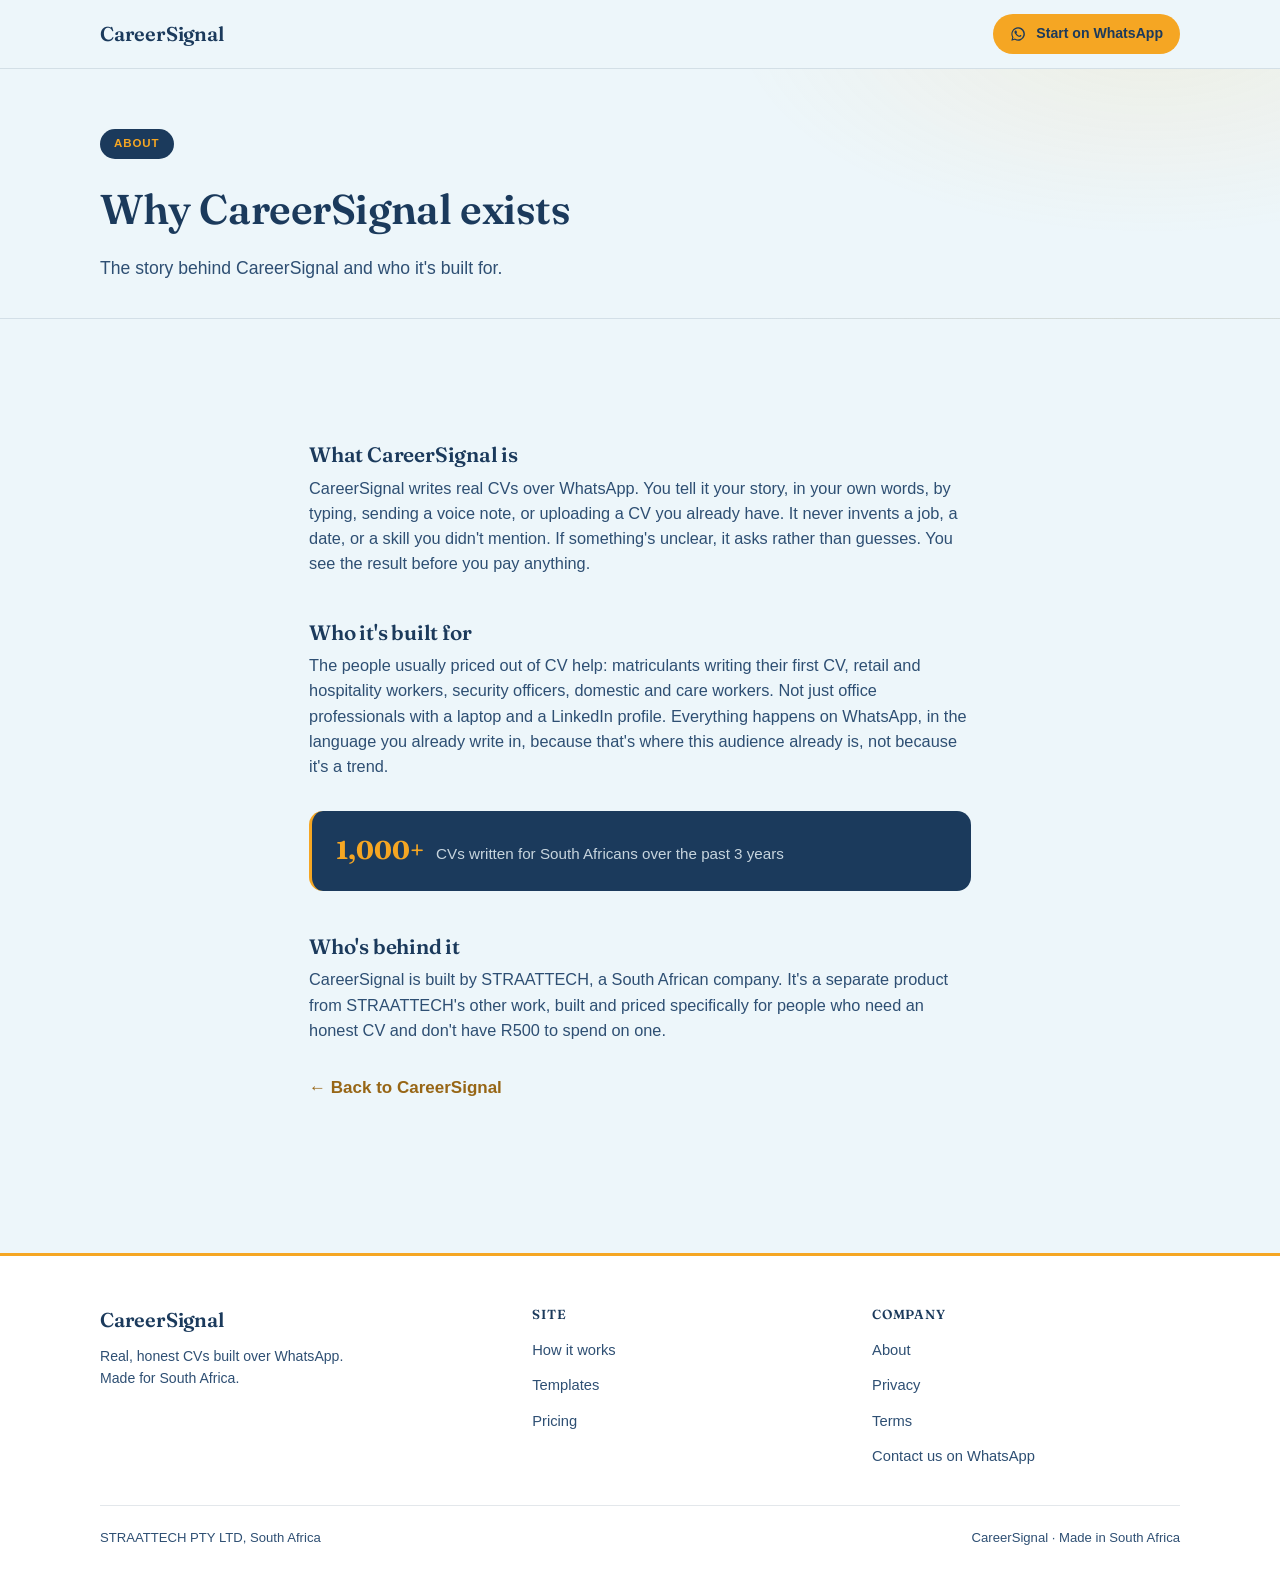
==== commit 4ba94206: "Real template counts, richer navy/gold visuals, real content, interactivity Template gallery rebuilt" ====
--- a/about/index.html
+++ b/about/index.html
@@ -43,10 +43,19 @@
 
   <section>
     <div class="wrap page-content">
-      <div class="pending-notice">
-        <span class="pending-icon">i</span>
-        <p><strong>Content pending.</strong> The full about page is being written and will be published here. This page is a placeholder scaffold. No claims about the team or company should be assumed from its absence.</p>
+      <h2>What CareerSignal is</h2>
+      <p>CareerSignal writes real CVs over WhatsApp. You tell it your story, in your own words, by typing, sending a voice note, or uploading a CV you already have. It never invents a job, a date, or a skill you didn't mention. If something's unclear, it asks rather than guesses. You see the result before you pay anything.</p>
+
+      <h2>Who it's built for</h2>
+      <p>The people usually priced out of CV help: matriculants writing their first CV, retail and hospitality workers, security officers, domestic and care workers. Not just office professionals with a laptop and a LinkedIn profile. Everything happens on WhatsApp, in the language you already write in, because that's where this audience already is, not because it's a trend.</p>
+
+      <div class="stat-strip">
+        <span class="stat-number">1,000+</span>
+        <span class="stat-label">CVs written for South Africans over the past 3 years</span>
       </div>
+
+      <h2>Who's behind it</h2>
+      <p>CareerSignal is built by STRAATTECH, a South African company. It's a separate product from STRAATTECH's other work, built and priced specifically for people who need an honest CV and don't have R500 to spend on one.</p>
 
       <a class="back-home" href="/">&larr; Back to CareerSignal</a>
     </div>
--- a/styles.css
+++ b/styles.css
@@ -2,6 +2,7 @@
 :root {
   --ink: #1b3a5c;          /* deep navy: headings, primary text, nav, dark panels */
   --ink-soft: #2e4f73;     /* muted secondary text, derived tint of --ink */
+  --ink-deep: #122b45;     /* darker navy for gradients/hover states on dark bg */
   --paper: #edf6fa;
   --paper-raised: #ffffff;
   --panel-dark: #1b3a5c;   /* dark section/box backgrounds, same navy as --ink */
@@ -34,6 +35,7 @@
 ul { margin: 0; padding: 0; list-style: none; }
 h1, h2, h3, h4, p { margin: 0; }
 a { color: inherit; }
+button { font: inherit; }
 
 .wrap {
   max-width: var(--wrap);
@@ -77,6 +79,32 @@
   scroll-margin-top: 76px;
 }
 
+/* ---------- Badges (shared) ---------- */
+.badge-navy {
+  display: inline-flex;
+  align-items: center;
+  background: var(--ink);
+  color: var(--paper);
+  font-size: 0.72rem;
+  font-weight: 700;
+  letter-spacing: 0.05em;
+  text-transform: uppercase;
+  padding: 5px 12px;
+  border-radius: 999px;
+}
+.badge-gold {
+  display: inline-flex;
+  align-items: center;
+  background: var(--gold);
+  color: var(--ink);
+  font-size: 0.72rem;
+  font-weight: 700;
+  letter-spacing: 0.05em;
+  text-transform: uppercase;
+  padding: 5px 12px;
+  border-radius: 999px;
+}
+
 /* ---------- Header ---------- */
 .site-header {
   position: sticky;
@@ -113,8 +141,21 @@
   text-decoration: none;
   font-weight: 600;
   font-size: 0.92rem;
+  position: relative;
+  padding-bottom: 3px;
+}
+.site-nav a::after {
+  content: "";
+  position: absolute;
+  left: 0;
+  right: 100%;
+  bottom: 0;
+  height: 2px;
+  background: var(--gold);
+  transition: right 0.18s ease;
 }
 .site-nav a:hover { color: var(--gold-deep); }
+.site-nav a:hover::after { right: 0; }
 
 @media (min-width: 760px) {
   .site-nav { display: flex; }
@@ -145,31 +186,58 @@
 .btn-large {
   padding: 15px 26px;
   font-size: 1.05rem;
-  box-shadow: 0 10px 24px -10px rgba(245, 166, 35, 0.55);
+  box-shadow: 0 12px 28px -10px rgba(245, 166, 35, 0.65);
 }
 .wa-icon { display: inline-flex; }
+
+.btn-ghost {
+  background: transparent;
+  color: var(--ink);
+  border: 1.5px solid var(--line);
+  padding: 8px 16px;
+  font-size: 0.88rem;
+}
+.btn-ghost:hover { border-color: var(--ink); }
+.btn-ghost:disabled { opacity: 0.4; cursor: not-allowed; }
+.btn-ghost:disabled:hover { border-color: var(--line); }
+.btn-ghost[aria-pressed="true"] {
+  background: var(--ink);
+  color: var(--paper);
+  border-color: var(--ink);
+}
+.btn-ghost-gold[aria-pressed="true"] {
+  background: var(--gold);
+  color: var(--ink);
+  border-color: var(--gold);
+}
 
 /* ---------- Hero ---------- */
 .hero {
-  padding: 64px 0 56px;
+  padding: 68px 0 60px;
   background:
-    radial-gradient(700px 380px at 85% -10%, var(--gold-wash), transparent 60%),
+    radial-gradient(760px 420px at 88% -12%, rgba(245, 166, 35, 0.16), transparent 60%),
+    radial-gradient(600px 320px at -10% 110%, rgba(27, 58, 92, 0.08), transparent 60%),
     var(--paper);
   border-bottom: 1px solid var(--line);
 }
 .eyebrow {
+  display: inline-flex;
+  align-items: center;
+  background: var(--ink);
+  color: var(--gold);
   font-weight: 700;
   letter-spacing: 0.08em;
   text-transform: uppercase;
-  font-size: 0.78rem;
-  color: var(--gold-deep);
-  margin-bottom: 14px;
+  font-size: 0.72rem;
+  padding: 6px 14px;
+  border-radius: 999px;
+  margin-bottom: 18px;
 }
 .hero h1 {
   font-family: var(--font-display);
   font-weight: 600;
-  font-size: clamp(2rem, 6.5vw, 3.1rem);
-  line-height: 1.12;
+  font-size: clamp(2rem, 6.5vw, 3.2rem);
+  line-height: 1.1;
   color: var(--ink);
   letter-spacing: -0.01em;
   max-width: 15ch;
@@ -200,8 +268,28 @@
   .hero-glyph { display: block; }
 }
 
+.stat-strip {
+  margin-top: 40px;
+  padding-top: 24px;
+  border-top: 1px solid var(--line);
+  display: flex;
+  align-items: baseline;
+  gap: 12px;
+  flex-wrap: wrap;
+}
+.stat-strip .stat-number {
+  font-family: var(--font-display);
+  font-weight: 700;
+  font-size: 1.6rem;
+  color: var(--gold-deep);
+}
+.stat-strip .stat-label {
+  color: var(--ink-soft);
+  font-size: 0.95rem;
+}
+
 /* ---------- Section basics ---------- */
-section { padding: 68px 0; }
+section { padding: 72px 0; }
 section h2 {
   font-family: var(--font-display);
   font-weight: 600;
@@ -219,10 +307,10 @@
 /* ---------- How it works: numbered step visual ---------- */
 .how { background: var(--paper); }
 .steps {
-  margin-top: 36px;
+  margin-top: 40px;
   display: grid;
   grid-template-columns: repeat(2, 1fr);
-  gap: 22px 20px;
+  gap: 26px 20px;
 }
 @media (min-width: 760px) {
   .steps { grid-template-columns: repeat(4, 1fr); }
@@ -231,40 +319,41 @@
   display: flex;
   flex-direction: column;
   align-items: flex-start;
-  gap: 10px;
+  gap: 12px;
 }
 .step-icon {
   position: relative;
-  width: 46px;
-  height: 46px;
+  width: 52px;
+  height: 52px;
   border-radius: 50%;
-  background: var(--paper-raised);
-  border: 1px solid var(--line);
+  background: var(--ink);
+  box-shadow: 0 8px 18px -8px rgba(27, 58, 92, 0.5);
   display: flex;
   align-items: center;
   justify-content: center;
-  color: var(--gold-deep);
-}
-.step-icon svg { width: 22px; height: 22px; }
+  color: var(--paper);
+}
+.step-icon svg { width: 24px; height: 24px; }
 .step-num {
   position: absolute;
-  top: -6px;
-  right: -6px;
-  width: 19px;
-  height: 19px;
+  top: -7px;
+  right: -7px;
+  width: 21px;
+  height: 21px;
   border-radius: 50%;
-  background: var(--ink);
-  color: var(--paper);
-  font-size: 0.64rem;
+  background: var(--gold);
+  color: var(--ink);
+  font-size: 0.66rem;
   font-weight: 700;
   display: flex;
   align-items: center;
   justify-content: center;
+  border: 2px solid var(--paper);
 }
 .step h3 {
   font-family: var(--font-display);
   font-weight: 600;
-  font-size: 1rem;
+  font-size: 1.05rem;
   color: var(--ink);
 }
 .step p {
@@ -272,19 +361,47 @@
   font-size: 0.88rem;
 }
 
-/* ---------- How it works: chat transcript ---------- */
+/* ---------- How it works: interactive chat transcript ---------- */
 .chat-transcript {
-  margin-top: 44px;
-  display: flex;
+  margin-top: 48px;
+}
+.chat-transcript-inner {
+  display: flex;
+  flex-direction: column;
+  align-items: center;
+  gap: 16px;
+}
+.chat-controls {
+  display: flex;
+  align-items: center;
+  gap: 14px;
+  flex-wrap: wrap;
   justify-content: center;
 }
+.chat-controls[hidden] { display: none; }
+.chat-controls .step-dots {
+  display: flex;
+  gap: 7px;
+}
+.chat-controls .step-dot {
+  width: 9px;
+  height: 9px;
+  border-radius: 50%;
+  background: var(--line);
+  border: none;
+  padding: 0;
+  cursor: pointer;
+}
+.chat-controls .step-dot[aria-current="true"] { background: var(--gold); }
+.chat-controls .step-dot:hover { background: var(--gold-hover); }
+
 .chat-window {
   width: 100%;
   max-width: 460px;
   background: var(--paper-raised);
   border-radius: 20px;
   overflow: hidden;
-  box-shadow: 0 20px 50px -24px rgba(27, 58, 92, 0.28);
+  box-shadow: 0 24px 60px -24px rgba(27, 58, 92, 0.38);
   border: 1px solid var(--line);
 }
 .chat-bar {
@@ -424,8 +541,8 @@
   font-weight: 700;
   letter-spacing: 0.04em;
   text-transform: uppercase;
-  color: var(--panel-dark);
-  background: rgba(27, 58, 92, 0.08);
+  color: var(--paper);
+  background: var(--panel-dark);
   padding: 5px 12px;
   border-radius: 999px;
   display: flex;
@@ -437,8 +554,8 @@
 .js .step-label { opacity: 0; }
 .js .step-label.msg-visible { opacity: 1; }
 .step-label span {
-  background: var(--panel-dark);
-  color: var(--paper);
+  background: var(--gold);
+  color: var(--ink);
   width: 16px;
   height: 16px;
   border-radius: 50%;
@@ -446,56 +563,134 @@
   align-items: center;
   justify-content: center;
   font-size: 0.62rem;
+  font-weight: 700;
 }
 
 /* ---------- Template gallery ---------- */
-.templates { background: var(--paper-raised); }
-.template-groups {
-  margin-top: 36px;
-  display: flex;
-  flex-direction: column;
-  gap: 40px;
-}
-.template-group-head {
-  display: flex;
-  align-items: baseline;
-  justify-content: space-between;
-  gap: 12px;
-  margin-bottom: 14px;
+.templates {
+  background:
+    radial-gradient(900px 500px at 50% 0%, rgba(27, 58, 92, 0.05), transparent 60%),
+    var(--paper-raised);
+}
+.template-filters {
+  margin-top: 32px;
+  display: flex;
   flex-wrap: wrap;
-}
-.template-group-head h3 {
-  font-family: var(--font-display);
-  font-weight: 600;
-  font-size: 1.15rem;
-  color: var(--ink);
-}
-.template-count {
-  font-size: 0.8rem;
-  font-weight: 700;
-  color: var(--gold-deep);
-  text-transform: uppercase;
-  letter-spacing: 0.05em;
-}
-.template-card {
+  gap: 10px;
+  align-items: center;
+}
+.filter-divider {
+  width: 1px;
+  height: 22px;
+  background: var(--line);
+  margin: 0 4px;
+}
+.filter-btn {
+  border-radius: 999px;
+  border: 1.5px solid var(--line);
+  background: var(--paper-raised);
+  color: var(--ink);
+  padding: 8px 16px;
+  font-size: 0.85rem;
+  font-weight: 600;
+  cursor: pointer;
+  transition: background 0.12s ease, color 0.12s ease, border-color 0.12s ease;
+}
+.filter-btn:hover { border-color: var(--ink); }
+.filter-btn[aria-pressed="true"] {
+  background: var(--ink);
+  border-color: var(--ink);
+  color: var(--paper);
+}
+.filter-btn.filter-btn-photo[aria-pressed="true"] {
+  background: var(--gold);
+  border-color: var(--gold);
+  color: var(--ink);
+}
+
+.template-grid {
+  margin-top: 28px;
+  display: grid;
+  grid-template-columns: repeat(2, 1fr);
+  gap: 20px;
+}
+@media (min-width: 640px) {
+  .template-grid { grid-template-columns: repeat(3, 1fr); }
+}
+@media (min-width: 900px) {
+  .template-grid { grid-template-columns: repeat(4, 1fr); }
+}
+.template-tile {
   border: 1px solid var(--line);
   border-radius: var(--radius);
   overflow: hidden;
-  background: var(--paper);
-}
-.template-card img {
+  background: var(--paper-raised);
+  box-shadow: 0 10px 24px -18px rgba(27, 58, 92, 0.4);
+  transition: transform 0.15s ease, box-shadow 0.15s ease, border-color 0.15s ease;
+}
+.template-tile:hover {
+  transform: translateY(-3px);
+  border-color: var(--gold);
+  box-shadow: 0 16px 30px -18px rgba(245, 166, 35, 0.45);
+}
+.template-tile img {
   width: 100%;
   height: auto;
   display: block;
-}
+  border-bottom: 3px solid var(--ink);
+}
+.template-tile-body {
+  padding: 12px 14px 16px;
+}
+.template-tile-name {
+  font-family: var(--font-display);
+  font-weight: 600;
+  font-size: 0.98rem;
+  color: var(--ink);
+  display: flex;
+  align-items: center;
+  gap: 6px;
+}
+.template-tile-name .photo-dot {
+  width: 6px;
+  height: 6px;
+  border-radius: 50%;
+  background: var(--gold-deep);
+  flex-shrink: 0;
+}
+.template-tile-desc {
+  margin-top: 4px;
+  font-size: 0.82rem;
+  color: var(--ink-soft);
+}
+.template-tile[hidden] { display: none; }
+
+.template-empty {
+  margin-top: 28px;
+  padding: 32px;
+  text-align: center;
+  color: var(--ink-soft);
+  border: 1px dashed var(--line);
+  border-radius: var(--radius);
+}
+.template-empty[hidden] { display: none; }
+
 .templates-note {
-  margin-top: 28px;
+  margin-top: 32px;
   color: var(--ink-soft);
   font-size: 0.92rem;
+  max-width: 70ch;
 }
 
 /* ---------- Why different ---------- */
-.why { background: var(--panel-dark); color: var(--paper); }
+.why {
+  background:
+    radial-gradient(700px 400px at 85% 0%, rgba(245, 166, 35, 0.1), transparent 60%),
+    var(--panel-dark);
+  color: var(--paper);
+  border-top: 3px solid var(--gold);
+  border-bottom: 3px solid var(--gold);
+}
 .why h2 { color: var(--paper); }
 .why .section-lead { color: rgba(237, 246, 250, 0.72); }
 
@@ -512,6 +707,7 @@
 .fact {
   background: var(--panel-dark);
   padding: 26px 24px;
+  border-left: 3px solid var(--gold);
 }
 .fact h3 {
   font-family: var(--font-display);
@@ -526,39 +722,50 @@
 }
 
 /* ---------- Pricing ---------- */
-.pricing { background: var(--paper); }
+.pricing {
+  background:
+    radial-gradient(700px 380px at 15% 100%, rgba(245, 166, 35, 0.08), transparent 60%),
+    var(--paper);
+}
 .price-cards {
   margin-top: 32px;
   display: grid;
-  grid-template-columns: repeat(auto-fit, minmax(250px, 1fr));
-  gap: 20px;
+  grid-template-columns: repeat(auto-fit, minmax(260px, 1fr));
+  gap: 22px;
+  align-items: start;
 }
 .price-card {
-  border: 1px solid var(--line);
   border-radius: var(--radius);
   background: var(--paper-raised);
-  padding: 26px 24px;
-  display: flex;
-  flex-direction: column;
-  gap: 14px;
+  overflow: hidden;
+  box-shadow: 0 16px 36px -22px rgba(27, 58, 92, 0.4);
+  border: 1px solid var(--line);
 }
 .price-card-head {
+  background: var(--ink);
+  padding: 22px 24px;
   display: flex;
   align-items: baseline;
   justify-content: space-between;
   gap: 10px;
 }
+.price-card-body {
+  padding: 22px 24px 26px;
+  display: flex;
+  flex-direction: column;
+  gap: 14px;
+}
 .price-tier {
   font-family: var(--font-display);
   font-weight: 600;
-  font-size: 1.25rem;
-  color: var(--ink);
+  font-size: 1.2rem;
+  color: var(--paper);
 }
 .price-amount {
   font-family: var(--font-display);
   font-weight: 700;
-  font-size: 1.6rem;
-  color: var(--gold-deep);
+  font-size: 1.7rem;
+  color: var(--gold);
   flex-shrink: 0;
 }
 .price-desc {
@@ -586,18 +793,46 @@
   flex-shrink: 0;
 }
 .price-note {
-  margin-top: 24px;
+  margin-top: 28px;
   color: var(--ink-soft);
   font-size: 0.95rem;
 }
+
+/* Expandable feature detail */
+.feature-detail-toggle {
+  background: none;
+  border: none;
+  padding: 0;
+  margin-left: auto;
+  color: var(--gold-deep);
+  font-size: 0.78rem;
+  font-weight: 700;
+  cursor: pointer;
+  text-decoration: underline;
+  flex-shrink: 0;
+}
+.price-features li {
+  flex-wrap: wrap;
+}
+.feature-detail {
+  flex-basis: 100%;
+  margin: 4px 0 0 24px;
+  font-size: 0.86rem;
+  color: var(--ink-soft);
+  background: var(--paper);
+  border-left: 2px solid var(--gold);
+  padding: 8px 12px;
+  border-radius: 0 8px 8px 0;
+}
+.feature-detail[hidden] { display: none; }
 
 /* ---------- Closing CTA ---------- */
 .closing {
   background:
-    radial-gradient(600px 320px at 15% 110%, var(--gold-wash), transparent 60%),
-    var(--paper);
+    radial-gradient(700px 400px at 50% 0%, rgba(245, 166, 35, 0.12), transparent 65%),
+    var(--panel-dark);
+  color: var(--paper);
   text-align: center;
-  border-top: 1px solid var(--line);
 }
 .closing-inner {
   display: flex;
@@ -606,13 +841,13 @@
   gap: 14px;
   max-width: 46ch;
 }
-.closing h2 { color: var(--ink); }
-.closing p { color: var(--ink-soft); font-size: 1.05rem; }
+.closing h2 { color: var(--paper); }
+.closing p { color: rgba(237, 246, 250, 0.78); font-size: 1.05rem; }
 .closing .btn { margin-top: 10px; }
 
 /* ---------- Footer ---------- */
 .site-footer {
-  border-top: 1px solid var(--line);
+  border-top: 3px solid var(--gold);
   padding: 48px 0 28px;
   background: var(--paper-raised);
 }
@@ -668,17 +903,17 @@
 
 /* ---------- Simple content pages (privacy / terms / about) ---------- */
 .page-hero {
-  padding: 56px 0 32px;
+  padding: 60px 0 36px;
   border-bottom: 1px solid var(--line);
-}
-.page-hero .eyebrow { color: var(--gold-deep); }
+  background: radial-gradient(700px 360px at 90% -20%, rgba(245, 166, 35, 0.1), transparent 60%), var(--paper);
+}
 .page-hero h1 {
   font-family: var(--font-display);
   font-weight: 600;
   font-size: clamp(1.9rem, 5vw, 2.6rem);
   color: var(--ink);
   letter-spacing: -0.01em;
-  max-width: 20ch;
+  max-width: 24ch;
 }
 .page-hero .hero-sub { margin-top: 14px; }
 
@@ -691,6 +926,33 @@
   color: var(--ink-soft);
   font-size: 1.02rem;
 }
+.page-content h2 {
+  font-size: 1.3rem;
+  margin-top: 40px;
+  margin-bottom: 4px;
+}
+.page-content h2:first-child { margin-top: 0; }
+.page-content .stat-strip {
+  margin-top: 32px;
+  padding: 20px 24px;
+  border-top: none;
+  background: var(--panel-dark);
+  border-radius: var(--radius);
+  border-left: 3px solid var(--gold);
+}
+.page-content .stat-strip .stat-number { color: var(--gold); }
+.page-content .stat-strip .stat-label { color: rgba(237, 246, 250, 0.82); }
+
+.draft-notice {
+  margin-top: 24px;
+  border: 1px dashed rgba(151, 102, 22, 0.45);
+  background: var(--gold-wash);
+  border-radius: var(--radius);
+  padding: 16px 20px;
+  font-size: 0.92rem;
+  color: var(--ink);
+}
+.draft-notice strong { color: var(--ink); }
 
 .pending-notice {
   margin-top: 24px;
@@ -730,6 +992,7 @@
   .fact-sheet { grid-template-columns: 1fr; }
   .chat-window { max-width: 100%; }
   .chat-body { max-height: 60vh; }
+  .template-grid { grid-template-columns: repeat(2, 1fr); }
 }
 
 @media (max-width: 380px) {
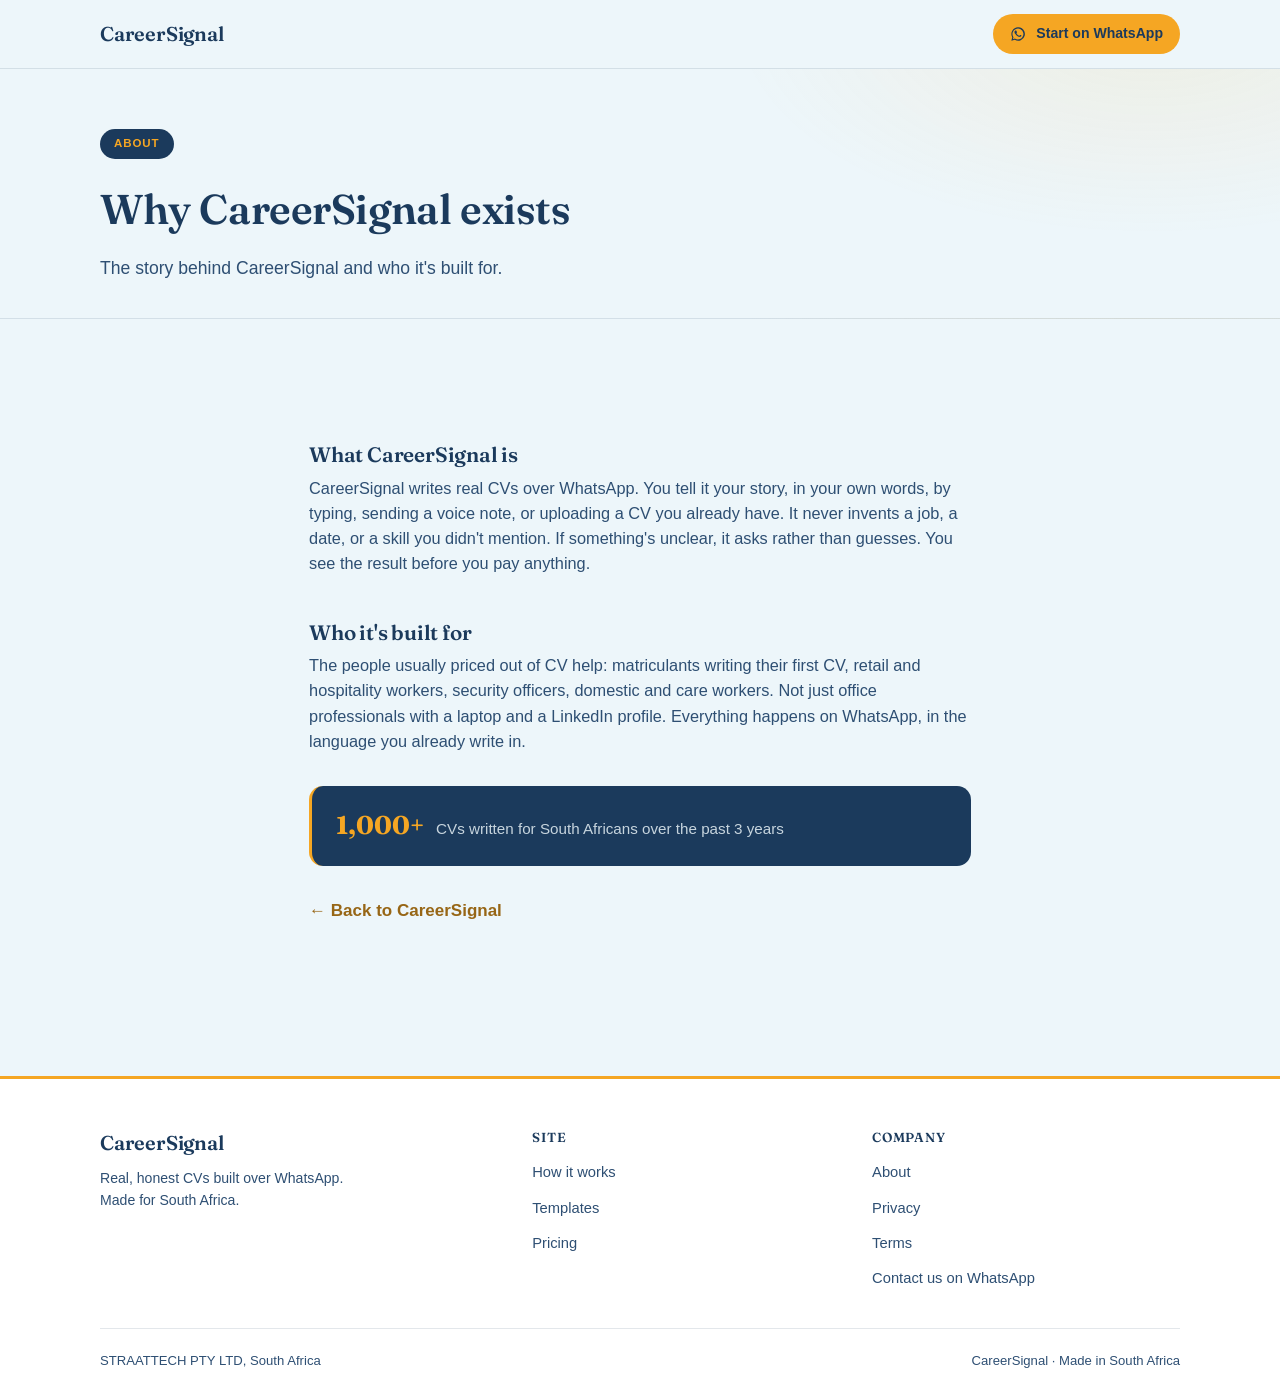
==== commit 80a17e88: "Content removals, SEO foundation; hold pricing/Terms pending verification Content removals (Section " ====
--- a/about/index.html
+++ b/about/index.html
@@ -3,9 +3,8 @@
 <head>
 <meta charset="UTF-8">
 <meta name="viewport" content="width=device-width, initial-scale=1.0">
-<title>About | CareerSignal</title>
-<meta name="description" content="Who CareerSignal is for and why it exists.">
-<meta name="robots" content="noindex">
+<title>About CareerSignal | WhatsApp CV Service, South Africa</title>
+<meta name="description" content="CareerSignal writes real, honest CVs over WhatsApp for South Africans priced out of CV help. Over 1,000 CVs written in the past 3 years.">
 
 <link rel="icon" href="/assets/favicon.svg" type="image/svg+xml">
 
@@ -14,6 +13,30 @@
 <link href="https://fonts.googleapis.com/css2?family=Fraunces:opsz,wght@9..144,500;9..144,600;9..144,700&display=swap" rel="stylesheet">
 
 <link rel="stylesheet" href="/styles.css">
+
+<script type="application/ld+json">
+{
+  "@context": "https://schema.org",
+  "@type": "Organization",
+  "name": "CareerSignal",
+  "url": "https://careersignal.co.za/",
+  "parentOrganization": {
+    "@type": "Organization",
+    "name": "STRAATTECH PTY LTD"
+  },
+  "areaServed": "ZA"
+}
+</script>
+<script type="application/ld+json">
+{
+  "@context": "https://schema.org",
+  "@type": "BreadcrumbList",
+  "itemListElement": [
+    { "@type": "ListItem", "position": 1, "name": "Home", "item": "https://careersignal.co.za/" },
+    { "@type": "ListItem", "position": 2, "name": "About", "item": "https://careersignal.co.za/about" }
+  ]
+}
+</script>
 </head>
 <body>
 
@@ -47,15 +70,12 @@
       <p>CareerSignal writes real CVs over WhatsApp. You tell it your story, in your own words, by typing, sending a voice note, or uploading a CV you already have. It never invents a job, a date, or a skill you didn't mention. If something's unclear, it asks rather than guesses. You see the result before you pay anything.</p>
 
       <h2>Who it's built for</h2>
-      <p>The people usually priced out of CV help: matriculants writing their first CV, retail and hospitality workers, security officers, domestic and care workers. Not just office professionals with a laptop and a LinkedIn profile. Everything happens on WhatsApp, in the language you already write in, because that's where this audience already is, not because it's a trend.</p>
+      <p>The people usually priced out of CV help: matriculants writing their first CV, retail and hospitality workers, security officers, domestic and care workers. Not just office professionals with a laptop and a LinkedIn profile. Everything happens on WhatsApp, in the language you already write in.</p>
 
       <div class="stat-strip">
         <span class="stat-number">1,000+</span>
         <span class="stat-label">CVs written for South Africans over the past 3 years</span>
       </div>
-
-      <h2>Who's behind it</h2>
-      <p>CareerSignal is built by STRAATTECH, a South African company. It's a separate product from STRAATTECH's other work, built and priced specifically for people who need an honest CV and don't have R500 to spend on one.</p>
 
       <a class="back-home" href="/">&larr; Back to CareerSignal</a>
     </div>
--- a/styles.css
+++ b/styles.css
@@ -721,6 +721,83 @@
   font-size: 0.98rem;
 }
 
+.ats-block {
+  margin-top: 44px;
+  padding-top: 40px;
+  border-top: 1px solid rgba(237, 246, 250, 0.16);
+}
+.ats-heading {
+  font-family: var(--font-display);
+  font-weight: 600;
+  font-size: 1.3rem;
+  color: var(--paper);
+  margin-bottom: 20px;
+}
+.ats-rules {
+  display: grid;
+  grid-template-columns: 1fr;
+  gap: 14px;
+}
+@media (min-width: 760px) {
+  .ats-rules { grid-template-columns: repeat(2, 1fr); gap: 16px 28px; }
+}
+.ats-rules li {
+  color: rgba(237, 246, 250, 0.84);
+  font-size: 0.95rem;
+  line-height: 1.5;
+  padding-left: 18px;
+  position: relative;
+}
+.ats-rules li::before {
+  content: "";
+  position: absolute;
+  left: 0;
+  top: 8px;
+  width: 8px;
+  height: 8px;
+  border-radius: 50%;
+  background: var(--gold);
+}
+.ats-rules strong { color: var(--paper); }
+
+.chatgpt-callout {
+  margin-top: 40px;
+  padding: 26px 28px;
+  background: rgba(0, 0, 0, 0.16);
+  border-left: 3px solid var(--gold);
+  border-radius: 0 var(--radius) var(--radius) 0;
+}
+.chatgpt-callout .ats-heading { margin-bottom: 10px; }
+.chatgpt-callout p {
+  color: rgba(237, 246, 250, 0.84);
+  font-size: 0.98rem;
+  max-width: 68ch;
+}
+.guide-link {
+  margin-top: 24px;
+}
+.guide-link a {
+  color: var(--gold);
+  font-weight: 600;
+  text-decoration: none;
+}
+.guide-link a:hover { text-decoration: underline; }
+
+/* Guide pages (light background): the ATS/ChatGPT callout components are
+   normally used on the dark "why different" panel; re-themed here for a
+   light page background. */
+.page-content .chatgpt-callout {
+  margin-top: 40px;
+  border-radius: var(--radius);
+  background: var(--paper);
+}
+.page-content .chatgpt-callout .ats-heading,
+.page-content .chatgpt-callout p {
+  color: var(--ink);
+}
+.page-content .chatgpt-callout p { opacity: 0.82; }
+.page-content .btn-large { margin-top: 12px; }
+
 /* ---------- Pricing ---------- */
 .pricing {
   background:
@@ -792,6 +869,12 @@
   font-weight: 700;
   flex-shrink: 0;
 }
+.tier-jump-link {
+  color: var(--ink-soft);
+  text-decoration: underline dotted;
+  text-underline-offset: 3px;
+}
+.tier-jump-link:hover { color: var(--gold-deep); }
 .price-note {
   margin-top: 28px;
   color: var(--ink-soft);
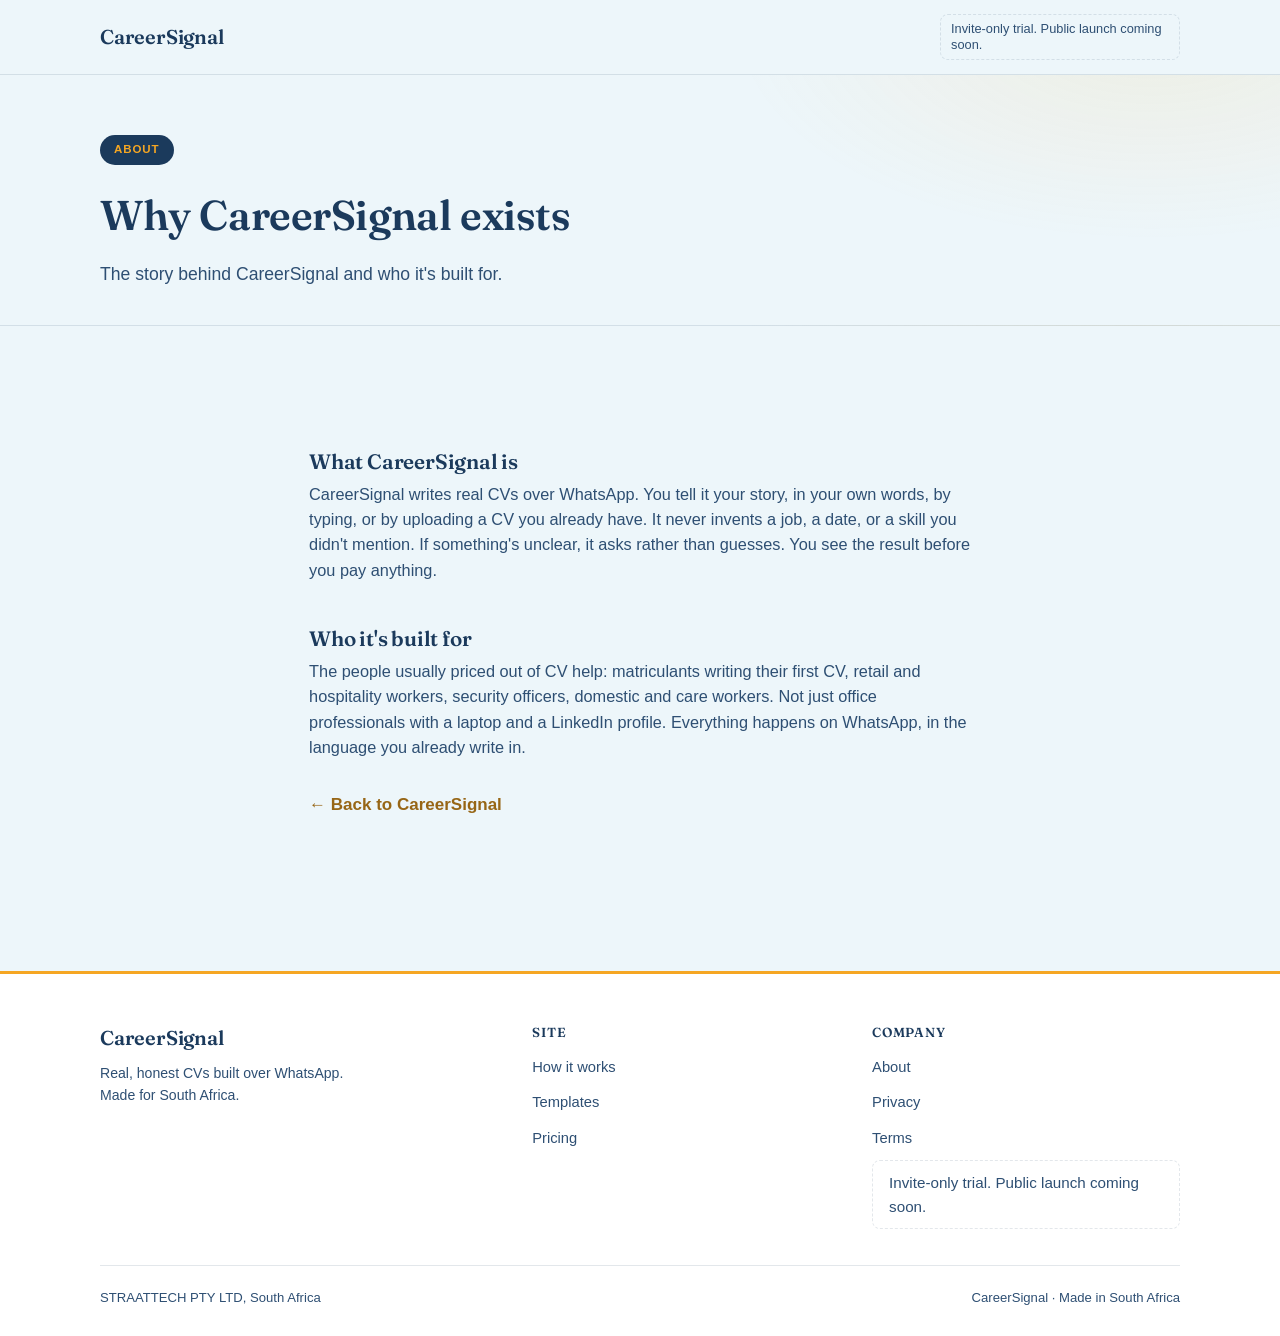
==== commit f25b7091: "Remove false claims, add an invite-only switch for the WhatsApp buttons, and correct the terms Co-Au" ====
--- a/about/index.html
+++ b/about/index.html
@@ -4,7 +4,7 @@
 <meta charset="UTF-8">
 <meta name="viewport" content="width=device-width, initial-scale=1.0">
 <title>About CareerSignal | WhatsApp CV Service, South Africa</title>
-<meta name="description" content="CareerSignal writes real, honest CVs over WhatsApp for South Africans priced out of CV help. Over 1,000 CVs written in the past 3 years.">
+<meta name="description" content="CareerSignal writes real, honest CVs over WhatsApp for South Africans priced out of CV help. Currently in an invite-only trial.">
 
 <link rel="icon" href="/assets/favicon.svg" type="image/svg+xml">
 
@@ -46,12 +46,13 @@
   <div class="wrap header-inner">
     <a href="/" class="logo">CareerSignal</a>
     <!-- WHATSAPP LINK PLACEHOLDER: replace wa.me/PLACEHOLDER with the real WhatsApp number link once registration is complete -->
-    <a class="btn btn-whatsapp btn-small" href="https://wa.me/PLACEHOLDER" target="_blank" rel="noopener">
+    <a class="btn btn-whatsapp btn-small" data-wa data-wa-href="https://wa.me/PLACEHOLDER" hidden>
       <span class="wa-icon" aria-hidden="true">
         <svg viewBox="0 0 24 24" width="16" height="16" fill="currentColor"><path d="M17.5 14.4c-.3-.1-1.6-.8-1.9-.9-.3-.1-.4-.1-.6.1-.2.3-.6.9-.8 1-.1.2-.3.2-.6.1-.3-.1-1.2-.4-2.3-1.4-.9-.8-1.4-1.7-1.6-2-.2-.3 0-.5.1-.6.1-.1.3-.3.4-.5.1-.1.2-.3.2-.4.1-.2 0-.3 0-.5s-.6-1.5-.9-2c-.2-.5-.4-.4-.6-.5H8.3c-.2 0-.5.1-.7.3-.2.3-.9.9-.9 2.1 0 1.2.9 2.4 1 2.6.1.2 1.8 2.8 4.4 3.9.6.3 1.1.4 1.5.5.6.2 1.2.2 1.6.1.5-.1 1.6-.6 1.8-1.3.2-.6.2-1.1.2-1.2-.1-.2-.2-.2-.5-.4z"/><path d="M12 2a10 10 0 0 0-8.6 15L2 22l5.2-1.4A10 10 0 1 0 12 2zm0 18.2a8.2 8.2 0 0 1-4.2-1.1l-.3-.2-3.1.8.8-3-.2-.3A8.2 8.2 0 1 1 12 20.2z"/></svg>
       </span>
       Start on WhatsApp
     </a>
+    <p class="wa-fallback" data-wa-fallback>CareerSignal is in an invite-only trial. Public launch coming soon.</p>
   </div>
 </header>
 
@@ -67,15 +68,10 @@
   <section>
     <div class="wrap page-content">
       <h2>What CareerSignal is</h2>
-      <p>CareerSignal writes real CVs over WhatsApp. You tell it your story, in your own words, by typing, sending a voice note, or uploading a CV you already have. It never invents a job, a date, or a skill you didn't mention. If something's unclear, it asks rather than guesses. You see the result before you pay anything.</p>
+      <p>CareerSignal writes real CVs over WhatsApp. You tell it your story, in your own words, by typing, or by uploading a CV you already have. It never invents a job, a date, or a skill you didn't mention. If something's unclear, it asks rather than guesses. You see the result before you pay anything.</p>
 
       <h2>Who it's built for</h2>
       <p>The people usually priced out of CV help: matriculants writing their first CV, retail and hospitality workers, security officers, domestic and care workers. Not just office professionals with a laptop and a LinkedIn profile. Everything happens on WhatsApp, in the language you already write in.</p>
-
-      <div class="stat-strip">
-        <span class="stat-number">1,000+</span>
-        <span class="stat-label">CVs written for South Africans over the past 3 years</span>
-      </div>
 
       <a class="back-home" href="/">&larr; Back to CareerSignal</a>
     </div>
@@ -104,7 +100,7 @@
           <li><a href="/privacy">Privacy</a></li>
           <li><a href="/terms">Terms</a></li>
           <!-- WHATSAPP LINK PLACEHOLDER: replace wa.me/PLACEHOLDER with the real WhatsApp number link once registration is complete -->
-          <li><a href="https://wa.me/PLACEHOLDER" target="_blank" rel="noopener">Contact us on WhatsApp</a></li>
+          <li><a data-wa data-wa-href="https://wa.me/PLACEHOLDER" hidden>Contact us on WhatsApp</a><span class="wa-fallback" data-wa-fallback>CareerSignal is in an invite-only trial. Public launch coming soon.</span></li>
         </ul>
       </div>
     </div>
@@ -115,5 +111,7 @@
   </div>
 </footer>
 
+<script src="/script.js"></script>
+
 </body>
 </html>
--- a/styles.css
+++ b/styles.css
@@ -361,39 +361,134 @@
   font-size: 0.88rem;
 }
 
-/* ---------- How it works: interactive chat transcript ---------- */
-.chat-transcript {
+/* ---------- How it works: scroll-linked demo ---------- */
+.scrolly {
+  /* No overflow/border-radius here (and none on .scrolly-stage either):
+     overflow other than visible on any ancestor of the sticky stage
+     breaks position:sticky, since it becomes a scroll-container context
+     sticky resolves against instead of the real viewport. Square,
+     full-bleed corners here match the "why different" section's own
+     full-width dark band elsewhere on the site. */
   margin-top: 48px;
-}
-.chat-transcript-inner {
+  background: var(--panel-dark);
+}
+.scrolly-track {
+  height: 400vh;
+  position: relative;
+}
+.scrolly-stage {
+  position: sticky;
+  top: 0;
+  height: 100vh;
+  display: flex;
+  align-items: center;
+  overflow: hidden;
+}
+.scrolly-inner {
+  width: 100%;
+  max-width: var(--wrap);
+  margin: 0 auto;
+  padding: 0 20px;
+  display: grid;
+  grid-template-columns: 44px 1fr 1fr;
+  gap: 32px;
+  align-items: center;
+}
+.scrolly-rail {
   display: flex;
   flex-direction: column;
-  align-items: center;
-  gap: 16px;
-}
-.chat-controls {
-  display: flex;
-  align-items: center;
-  gap: 14px;
-  flex-wrap: wrap;
-  justify-content: center;
-}
-.chat-controls[hidden] { display: none; }
-.chat-controls .step-dots {
-  display: flex;
-  gap: 7px;
-}
-.chat-controls .step-dot {
-  width: 9px;
-  height: 9px;
+  gap: 22px;
+  align-items: center;
+}
+.rail-dot {
+  width: 10px;
+  height: 10px;
   border-radius: 50%;
-  background: var(--line);
+  background: rgba(237, 246, 250, 0.22);
   border: none;
   padding: 0;
   cursor: pointer;
-}
-.chat-controls .step-dot[aria-current="true"] { background: var(--gold); }
-.chat-controls .step-dot:hover { background: var(--gold-hover); }
+  transition: transform 0.2s ease, background 0.2s ease;
+}
+.rail-dot.active { background: var(--gold); transform: scale(1.3); }
+.rail-line { width: 2px; height: 34px; background: rgba(237, 246, 250, 0.14); }
+.rail-line.filled { background: var(--gold); }
+
+.scrolly-text { color: var(--paper); }
+.scrolly-panel { display: none; }
+.scrolly-panel.active { display: block; animation: scrollyFade 0.4s ease; }
+@keyframes scrollyFade {
+  from { opacity: 0; transform: translateY(12px); }
+  to { opacity: 1; transform: translateY(0); }
+}
+.scrolly-num {
+  font-size: 0.78rem;
+  font-weight: 700;
+  letter-spacing: 0.05em;
+  text-transform: uppercase;
+  color: var(--gold);
+  margin-bottom: 12px;
+}
+.scrolly-panel h3 {
+  font-family: var(--font-display);
+  font-weight: 600;
+  font-size: 1.7rem;
+  color: var(--paper);
+  margin-bottom: 12px;
+}
+.scrolly-panel p {
+  color: rgba(237, 246, 250, 0.78);
+  font-size: 1rem;
+  max-width: 38ch;
+}
+.scrolly-phone-col { display: flex; justify-content: center; }
+
+.scroll-hint {
+  text-align: center;
+  padding: 18px 0;
+  margin: 0;
+  color: rgba(237, 246, 250, 0.5);
+  font-size: 0.76rem;
+  font-weight: 600;
+  letter-spacing: 0.05em;
+  text-transform: uppercase;
+  background: var(--panel-dark);
+}
+
+@media (max-width: 860px) {
+  /* This audience is mobile-first: keep the phone visible rather than
+     hiding the actual chat visual, just stack instead of side-by-side.
+     Stage height stays exactly 100vh (unchanged) so the scroll-progress
+     math in script.js keeps working, everything inside gets more compact.
+     Placed after the base .scrolly-* rules on purpose: same specificity,
+     so source order decides, and this needs to win on narrow viewports. */
+  .scrolly-inner {
+    grid-template-columns: 1fr;
+    grid-template-rows: auto auto 1fr;
+    height: 100%;
+    padding-top: 78px;
+    padding-bottom: 14px;
+    gap: 10px;
+  }
+  .scrolly-rail { flex-direction: row; gap: 8px; }
+  .rail-line { width: 20px; height: 2px; }
+  .scrolly-panel h3 { font-size: 1.2rem; margin-bottom: 6px; }
+  .scrolly-panel p { font-size: 0.85rem; max-width: none; }
+  .scrolly-phone-col { min-height: 0; }
+  .scrolly-phone-col .chat-window { max-width: 280px; max-height: 100%; display: flex; flex-direction: column; }
+  .scrolly-phone-col .chat-body { max-height: none; flex: 1; min-height: 0; }
+}
+
+/* Reduced motion: no sticky/scroll-jacking. Every panel stacks and shows
+   at once instead; script.js reveals every chat bubble to match. */
+@media (prefers-reduced-motion: reduce) {
+  .scrolly-track { height: auto; }
+  .scrolly-stage { position: static; height: auto; padding: 40px 0; }
+  .scrolly-inner { display: flex; flex-direction: column; gap: 32px; }
+  .scrolly-rail { display: none; }
+  .scrolly-panel { display: block; animation: none; margin-bottom: 28px; }
+  .scroll-hint { display: none; }
+}
 
 .chat-window {
   width: 100%;
@@ -481,28 +576,6 @@
   border-top-right-radius: 2px;
 }
 
-.bubble-voice {
-  display: flex;
-  align-items: center;
-  gap: 8px;
-  padding: 12px 14px 18px;
-  min-width: 170px;
-}
-.voice-icon { font-size: 1rem; }
-.voice-wave {
-  flex: 1;
-  height: 18px;
-  background: repeating-linear-gradient(
-    90deg,
-    var(--gold-deep),
-    var(--gold-deep) 2px,
-    transparent 2px 5px
-  );
-  opacity: 0.8;
-  clip-path: polygon(0 40%, 4% 10%, 8% 60%, 12% 20%, 16% 80%, 20% 30%, 24% 70%, 28% 15%, 32% 55%, 36% 25%, 40% 65%, 44% 10%, 48% 75%, 52% 30%, 56% 60%, 60% 20%, 64% 80%, 68% 35%, 72% 55%, 76% 15%, 80% 70%, 84% 25%, 88% 60%, 92% 20%, 96% 45%, 100% 30%, 100% 100%, 0 100%);
-}
-.voice-time { font-size: 0.75rem; color: var(--ink-soft); }
-
 .bubble-doc {
   display: flex;
   align-items: center;
@@ -511,60 +584,6 @@
 }
 .doc-icon { font-size: 1.4rem; }
 .doc-name { font-size: 0.86rem; font-weight: 600; color: var(--ink); }
-
-/* Typing indicator */
-.bubble-typing {
-  display: flex;
-  align-items: center;
-  gap: 4px;
-  padding: 14px 16px;
-}
-.typing-dot {
-  width: 7px;
-  height: 7px;
-  border-radius: 50%;
-  background: var(--ink-soft);
-  opacity: 0.5;
-  animation: typing-bounce 1.1s ease-in-out infinite;
-}
-.typing-dot:nth-child(2) { animation-delay: 0.15s; }
-.typing-dot:nth-child(3) { animation-delay: 0.3s; }
-@keyframes typing-bounce {
-  0%, 60%, 100% { transform: translateY(0); opacity: 0.5; }
-  30% { transform: translateY(-4px); opacity: 1; }
-}
-
-.step-label {
-  align-self: center;
-  margin: 6px 0 10px;
-  font-size: 0.72rem;
-  font-weight: 700;
-  letter-spacing: 0.04em;
-  text-transform: uppercase;
-  color: var(--paper);
-  background: var(--panel-dark);
-  padding: 5px 12px;
-  border-radius: 999px;
-  display: flex;
-  align-items: center;
-  gap: 6px;
-  transition: opacity 0.3s ease;
-}
-.step-label[hidden] { display: none; }
-.js .step-label { opacity: 0; }
-.js .step-label.msg-visible { opacity: 1; }
-.step-label span {
-  background: var(--gold);
-  color: var(--ink);
-  width: 16px;
-  height: 16px;
-  border-radius: 50%;
-  display: inline-flex;
-  align-items: center;
-  justify-content: center;
-  font-size: 0.62rem;
-  font-weight: 700;
-}
 
 /* ---------- Template gallery ---------- */
 .templates {
@@ -649,7 +668,9 @@
   color: var(--ink);
   display: flex;
   align-items: center;
+  flex-wrap: wrap;
   gap: 6px;
+  transition: color 0.15s ease;
 }
 .template-tile-name .photo-dot {
   width: 6px;
@@ -658,12 +679,71 @@
   background: var(--gold-deep);
   flex-shrink: 0;
 }
+.tile-accent-rule {
+  flex-basis: 100%;
+  height: 2px;
+  border-radius: 1px;
+  background: transparent;
+  transition: background 0.15s ease;
+}
+.tile-badge {
+  font-size: 0.62rem;
+  padding: 3px 8px;
+}
+.tile-badge[hidden] { display: none; }
 .template-tile-desc {
   margin-top: 4px;
   font-size: 0.82rem;
   color: var(--ink-soft);
 }
 .template-tile[hidden] { display: none; }
+
+/* Colour swatch picker */
+.color-picker {
+  margin-top: 12px;
+  padding-top: 10px;
+  border-top: 1px dashed var(--line);
+  display: flex;
+  align-items: center;
+  flex-wrap: wrap;
+  gap: 8px;
+}
+.color-picker[hidden] { display: none; }
+.color-picker-label {
+  font-size: 0.72rem;
+  color: var(--ink-soft);
+  flex-shrink: 0;
+}
+.color-swatches {
+  display: flex;
+  gap: 6px;
+  flex-wrap: wrap;
+}
+.color-swatch {
+  width: 18px;
+  height: 18px;
+  border-radius: 50%;
+  border: 1px solid var(--line);
+  background: var(--hex, var(--paper));
+  cursor: pointer;
+  padding: 0;
+  flex-shrink: 0;
+}
+.color-swatch-gray {
+  background: linear-gradient(135deg, #fff 50%, #1b3a5c 50%);
+}
+.color-swatch[aria-pressed="true"] {
+  outline: 2px solid var(--gold-deep);
+  outline-offset: 2px;
+}
+.color-invariant-note {
+  margin-top: 12px;
+  padding-top: 10px;
+  border-top: 1px dashed var(--line);
+  font-size: 0.78rem;
+  color: var(--ink-soft);
+  font-style: italic;
+}
 
 .template-empty {
   margin-top: 28px;
@@ -760,19 +840,6 @@
 }
 .ats-rules strong { color: var(--paper); }
 
-.chatgpt-callout {
-  margin-top: 40px;
-  padding: 26px 28px;
-  background: rgba(0, 0, 0, 0.16);
-  border-left: 3px solid var(--gold);
-  border-radius: 0 var(--radius) var(--radius) 0;
-}
-.chatgpt-callout .ats-heading { margin-bottom: 10px; }
-.chatgpt-callout p {
-  color: rgba(237, 246, 250, 0.84);
-  font-size: 0.98rem;
-  max-width: 68ch;
-}
 .guide-link {
   margin-top: 24px;
 }
@@ -783,20 +850,253 @@
 }
 .guide-link a:hover { text-decoration: underline; }
 
-/* Guide pages (light background): the ATS/ChatGPT callout components are
-   normally used on the dark "why different" panel; re-themed here for a
-   light page background. */
-.page-content .chatgpt-callout {
-  margin-top: 40px;
+.page-content .btn-large { margin-top: 12px; }
+
+/* ---------- Guide page: scroll-spy nav + rule layout ---------- */
+.guide-body { padding-top: 48px; }
+.guide-layout {
+  display: grid;
+  grid-template-columns: 190px 1fr;
+  gap: 48px;
+  align-items: start;
+}
+@media (max-width: 860px) {
+  .guide-layout { grid-template-columns: 1fr; gap: 0; }
+}
+.guide-article { padding: 0; }
+
+.guide-nav {
+  position: sticky;
+  top: 88px;
+  display: flex;
+  flex-direction: column;
+  gap: 4px;
+}
+.guide-nav a {
+  padding: 7px 10px;
+  border-radius: 8px;
+  font-size: 0.86rem;
+  font-weight: 600;
+  color: var(--ink-soft);
+  text-decoration: none;
+  border-left: 2px solid transparent;
+}
+.guide-nav a:hover { color: var(--ink); }
+.guide-nav a.active {
+  color: var(--gold-deep);
+  background: var(--gold-wash);
+  border-left-color: var(--gold-deep);
+}
+@media (max-width: 860px) {
+  .guide-nav {
+    position: sticky;
+    top: 62px;
+    flex-direction: row;
+    overflow-x: auto;
+    gap: 8px;
+    padding: 10px 20px;
+    margin: 0 -20px 24px;
+    background: rgba(237, 246, 250, 0.95);
+    backdrop-filter: saturate(140%) blur(6px);
+    border-bottom: 1px solid var(--line);
+  }
+  .guide-nav a {
+    white-space: nowrap;
+    border-left: none;
+    border-bottom: 2px solid transparent;
+    border-radius: 999px;
+    background: var(--paper-raised);
+    border: 1px solid var(--line);
+  }
+  .guide-nav a.active { border-color: var(--gold-deep); }
+}
+
+.rule-toggle {
+  margin-top: 18px;
+  margin-bottom: 12px;
+  border: 1px solid var(--line);
   border-radius: var(--radius);
+  padding: 18px 20px;
   background: var(--paper);
 }
-.page-content .chatgpt-callout .ats-heading,
-.page-content .chatgpt-callout p {
-  color: var(--ink);
-}
-.page-content .chatgpt-callout p { opacity: 0.82; }
-.page-content .btn-large { margin-top: 12px; }
+.rule-toggle-buttons {
+  display: flex;
+  gap: 8px;
+  margin-bottom: 14px;
+}
+.rule-toggle-btn {
+  border: 1px solid var(--line);
+  background: var(--paper-raised);
+  color: var(--ink-soft);
+  border-radius: 999px;
+  padding: 6px 14px;
+  font-size: 0.78rem;
+  font-weight: 700;
+  cursor: pointer;
+  font-family: var(--font-body);
+}
+.rule-toggle-btn.active {
+  background: var(--ink);
+  border-color: var(--ink);
+  color: var(--paper);
+}
+.rule-toggle-panel[hidden] { display: none; }
+.rule-toggle-caption {
+  margin-top: 12px;
+  font-size: 0.86rem;
+  color: var(--ink-soft);
+}
+.rule-sample {
+  background: var(--paper-raised);
+  border: 1px solid var(--line);
+  border-radius: 8px;
+  padding: 14px 16px;
+  font-size: 0.88rem;
+  color: var(--ink);
+}
+.rule-sample-main { display: block; line-height: 1.5; }
+.rule-sample-heading {
+  font-family: var(--font-display);
+  font-weight: 600;
+  font-size: 1.05rem;
+  display: block;
+}
+.rule-sample-sidebar {
+  display: flex;
+  gap: 14px;
+}
+.rule-sample-side {
+  flex: 0 0 40%;
+  background: var(--line);
+  border-radius: 6px;
+  padding: 8px 10px;
+  font-size: 0.8rem;
+  line-height: 1.5;
+}
+.rule-sample-header {
+  display: flex;
+  flex-direction: column;
+  gap: 6px;
+}
+.rule-sample-tag {
+  align-self: flex-start;
+  font-size: 0.68rem;
+  font-weight: 700;
+  text-transform: uppercase;
+  letter-spacing: 0.05em;
+  color: var(--ink-soft);
+  background: var(--line);
+  padding: 2px 8px;
+  border-radius: 999px;
+}
+.rule-sample-faded { color: var(--ink-soft); font-size: 0.82rem; }
+.rule-sample-header hr { border: none; border-top: 1px dashed var(--line); width: 100%; margin: 2px 0; }
+.rule-sample-image {
+  background: repeating-linear-gradient(45deg, var(--line), var(--line) 6px, transparent 6px, transparent 12px);
+  border: 1px solid var(--line);
+  border-radius: 8px;
+  padding: 16px;
+  font-size: 0.82rem;
+  color: var(--ink-soft);
+  font-style: italic;
+}
+.rule-sample-script { font-family: cursive; font-size: 1.3rem; }
+.rule-sample-safefont { font-family: Arial, Helvetica, sans-serif; font-weight: 700; font-size: 1.1rem; }
+.rule-sample-padded { display: flex; flex-direction: column; gap: 22px; }
+.rule-sample-compact { display: flex; flex-direction: column; gap: 6px; }
+
+/* ---------- Bullet checker ---------- */
+.checker { background: var(--paper-raised); }
+.checker-box {
+  margin-top: 32px;
+  display: grid;
+  grid-template-columns: 1fr 1fr;
+  border: 1px solid var(--line);
+  border-radius: var(--radius);
+  overflow: hidden;
+  background: var(--paper-raised);
+}
+@media (max-width: 820px) {
+  .checker-box { grid-template-columns: 1fr; }
+}
+.checker-input {
+  padding: 28px;
+  border-right: 1px solid var(--line);
+}
+@media (max-width: 820px) {
+  .checker-input { border-right: none; border-bottom: 1px solid var(--line); }
+}
+.checker-input label,
+.checker-output-label {
+  font-size: 0.85rem;
+  font-weight: 700;
+  margin-bottom: 10px;
+  display: block;
+  color: var(--ink-soft);
+}
+.checker-input textarea {
+  width: 100%;
+  min-height: 130px;
+  border: 1px solid var(--line);
+  border-radius: 10px;
+  padding: 14px;
+  font-family: var(--font-body);
+  font-size: 0.95rem;
+  color: var(--ink);
+  resize: vertical;
+}
+.checker-input textarea:focus-visible {
+  outline: 3px solid var(--gold-deep);
+  outline-offset: 1px;
+}
+.try-row {
+  display: flex;
+  gap: 8px;
+  flex-wrap: wrap;
+  margin-top: 12px;
+}
+.try-chip {
+  font-size: 0.76rem;
+  border: 1px solid var(--line);
+  padding: 6px 12px;
+  border-radius: 999px;
+  cursor: pointer;
+  color: var(--ink-soft);
+  background: var(--paper-raised);
+  font-family: var(--font-body);
+}
+.try-chip:hover { border-color: var(--gold-deep); color: var(--gold-deep); }
+
+.checker-output { padding: 28px; }
+.check-row {
+  display: flex;
+  gap: 10px;
+  align-items: flex-start;
+  padding: 10px 0;
+  border-top: 1px solid var(--line);
+  font-size: 0.9rem;
+  color: var(--ink);
+}
+.check-row:first-child { border-top: none; }
+.check-mk { flex-shrink: 0; font-weight: 700; width: 18px; }
+.check-mk.pass { color: #1f7a4d; }
+.check-mk.fail { color: #b5482e; }
+.check-mk.info { color: var(--gold-deep); }
+.verdict {
+  margin-top: 16px;
+  padding: 12px 14px;
+  border-radius: 9px;
+  font-size: 0.85rem;
+  font-weight: 700;
+}
+.verdict[hidden] { display: none; }
+.verdict.good { background: rgba(31, 122, 77, 0.12); color: #1f7a4d; }
+.verdict.needs-work { background: var(--gold-wash); color: var(--gold-deep); }
+.checker-note {
+  font-size: 0.78rem;
+  color: var(--ink-soft);
+  margin-top: 16px;
+}
 
 /* ---------- Pricing ---------- */
 .pricing {
@@ -909,6 +1209,39 @@
 }
 .feature-detail[hidden] { display: none; }
 
+/* ---------- Escalation ---------- */
+.escalation-cards {
+  margin-top: 32px;
+  display: grid;
+  grid-template-columns: repeat(auto-fit, minmax(240px, 1fr));
+  gap: 18px;
+}
+.escalation-card {
+  background: var(--paper-raised);
+  border-left: 3px solid var(--gold);
+  border-radius: 0 var(--radius) var(--radius) 0;
+  padding: 20px 22px;
+  box-shadow: 0 12px 28px -20px rgba(27, 58, 92, 0.35);
+}
+.escalation-tier {
+  display: block;
+  font-family: var(--font-display);
+  font-weight: 600;
+  font-size: 1.05rem;
+  color: var(--ink);
+  margin-bottom: 8px;
+}
+.escalation-card p {
+  color: var(--ink-soft);
+  font-size: 0.95rem;
+  line-height: 1.5;
+}
+.escalation-note {
+  margin-top: 26px;
+  color: var(--ink-soft);
+  font-size: 0.95rem;
+}
+
 /* ---------- Closing CTA ---------- */
 .closing {
   background:
@@ -1025,6 +1358,38 @@
 }
 .page-content .stat-strip .stat-number { color: var(--gold); }
 .page-content .stat-strip .stat-label { color: rgba(237, 246, 250, 0.82); }
+.table-scroll {
+  overflow-x: auto;
+  margin-top: 18px;
+}
+.page-content table {
+  width: 100%;
+  min-width: 480px;
+  margin-top: 0;
+  border-collapse: collapse;
+  font-size: 0.92rem;
+}
+.page-content th,
+.page-content td {
+  text-align: left;
+  padding: 10px 12px;
+  border: 1px solid var(--line);
+  color: var(--ink-soft);
+  vertical-align: top;
+}
+.page-content th {
+  background: var(--paper-raised);
+  color: var(--ink);
+  font-family: var(--font-display);
+  font-weight: 600;
+}
+.page-content ul {
+  margin-top: 12px;
+  padding-left: 20px;
+  color: var(--ink-soft);
+}
+.page-content ul li { margin-bottom: 6px; }
+.page-content p strong { color: var(--ink); }
 
 .draft-notice {
   margin-top: 24px;
@@ -1082,3 +1447,31 @@
   .btn-small { padding: 8px 12px; font-size: 0.8rem; }
   .logo { font-size: 1.1rem; }
 }
+
+/* ---------- WhatsApp switch: invite-only notice ---------- */
+.wa-fallback {
+  margin: 8px 0 0;
+  font-size: 0.9rem;
+  color: var(--ink-soft);
+}
+.wa-closed {
+  display: inline-block;
+  padding: 10px 16px;
+  border: 1px dashed var(--line);
+  border-radius: 8px;
+  font-size: 0.95rem;
+  color: var(--ink-soft);
+  background: transparent;
+  cursor: default;
+}
+.site-header .wa-closed,
+.site-header .wa-fallback {
+  padding: 6px 10px;
+  margin: 0;
+  font-size: 0.8rem;
+  line-height: 1.25;
+  max-width: 15rem;
+}
+.closing .wa-closed,
+.closing .wa-fallback { color: rgba(237, 246, 250, 0.85); border-color: rgba(237, 246, 250, 0.4); }
+.closing .wa-fallback { border: 0; }
